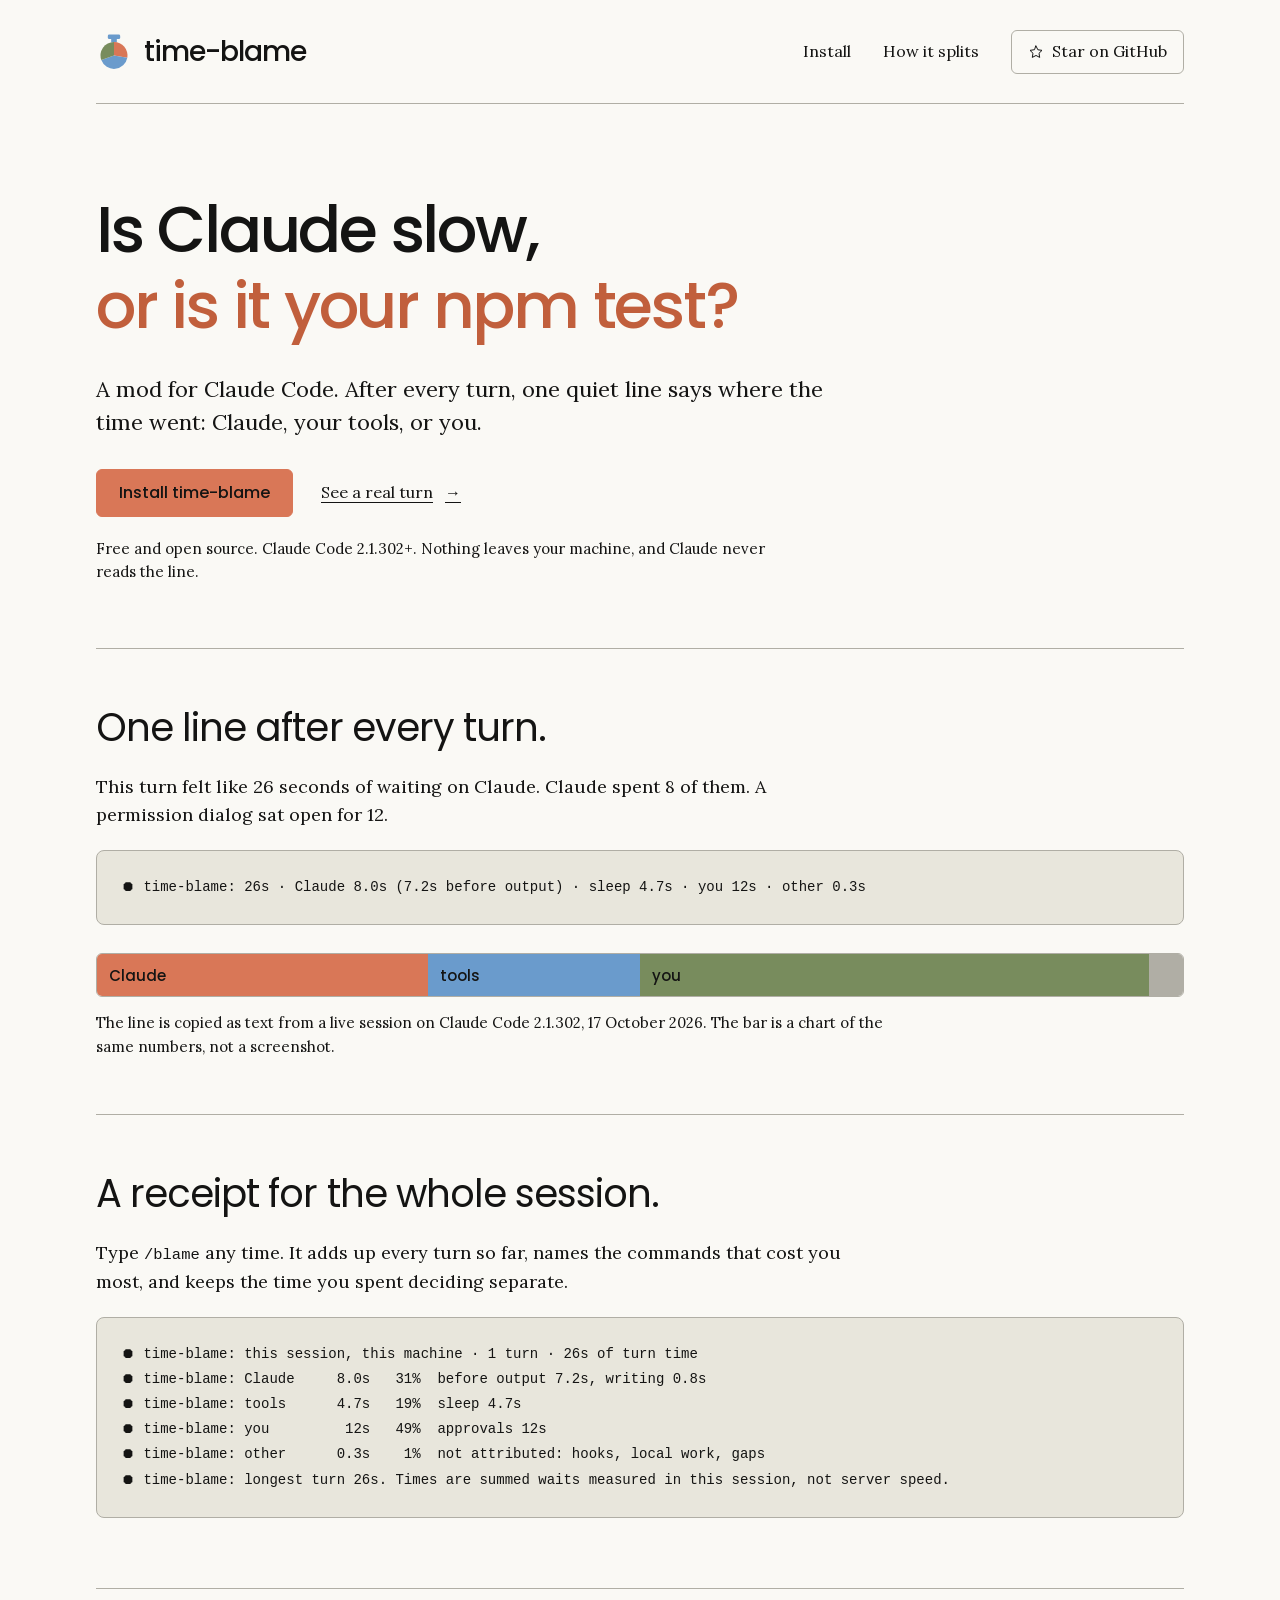
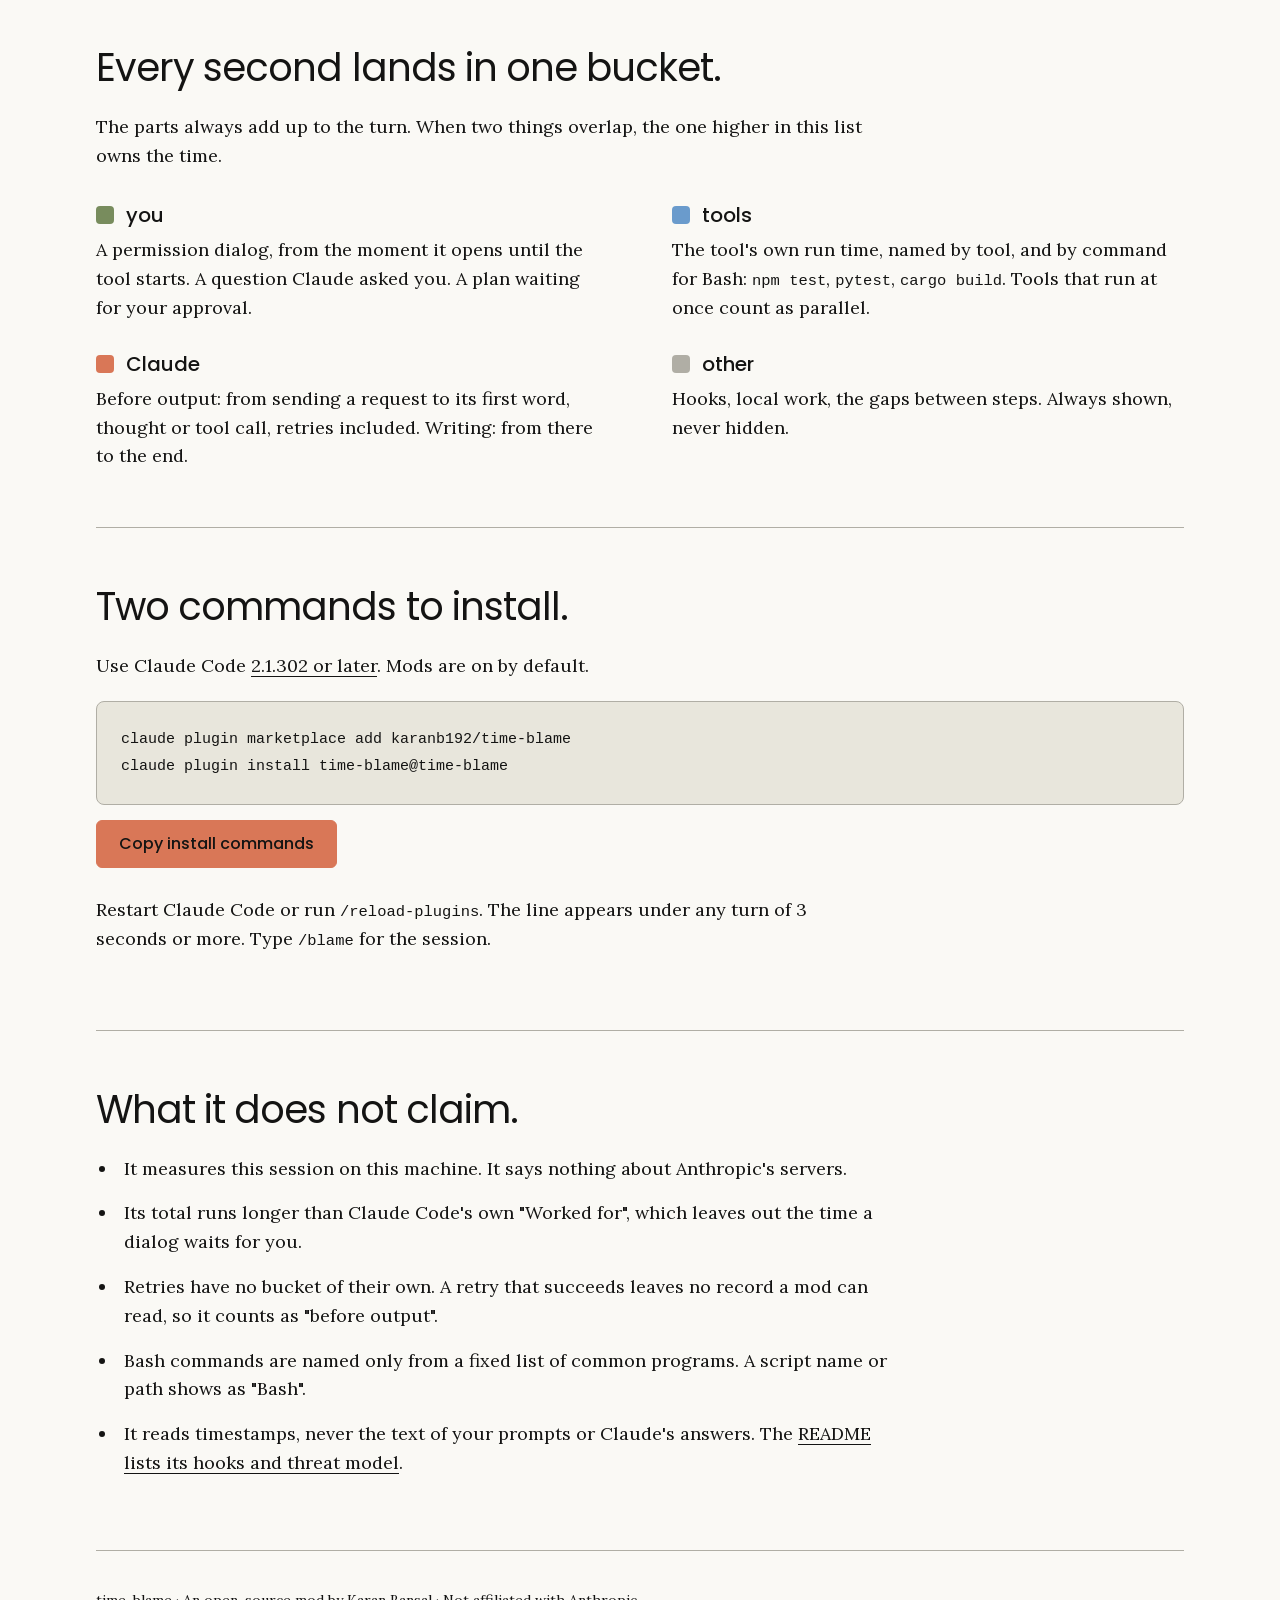
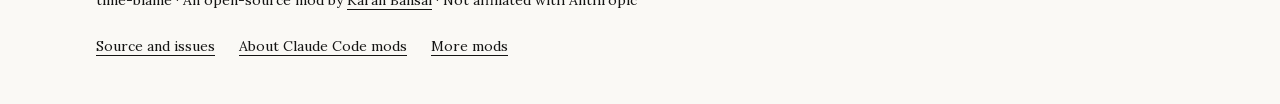
==== site/index.html @ afba044f "Use the split-stopwatch icon: favicon, header mark and social card The icon's three wedges use the b" ====
<!doctype html>
<html lang="en">
<head>
  <meta charset="utf-8">
  <meta name="viewport" content="width=device-width,initial-scale=1">
  <title>time-blame for Claude Code | Is Claude slow, or is it your npm test?</title>
  <meta name="description" content="time-blame is a Claude Code mod that splits every turn's time into Claude, your tools and you, and prints a /blame receipt for the session. Open source, nothing leaves your machine.">
  <meta name="theme-color" content="#faf9f5" media="(prefers-color-scheme: light)">
  <meta name="theme-color" content="#141413" media="(prefers-color-scheme: dark)">
  <link rel="canonical" href="https://timeblame.aidojo.si/">
  <meta property="og:title" content="time-blame for Claude Code">
  <meta property="og:description" content="Is Claude slow, or is it your npm test? One line after every turn says where the time went.">
  <meta property="og:url" content="https://timeblame.aidojo.si/">
  <meta property="og:type" content="website">
  <meta property="og:image" content="https://timeblame.aidojo.si/assets/social-1280x640.png">
  <meta property="og:image:width" content="1280">
  <meta property="og:image:height" content="640">
  <meta property="og:image:alt" content="time-blame for Claude Code. Is Claude slow, or is it your npm test?">
  <meta name="twitter:card" content="summary_large_image">
  <meta name="twitter:image" content="https://timeblame.aidojo.si/assets/social-1280x640.png">
  <meta name="twitter:image:alt" content="time-blame for Claude Code. Is Claude slow, or is it your npm test?">
  <link rel="icon" href="/favicon-32.png" sizes="32x32" type="image/png">
  <link rel="icon" href="/favicon.svg" sizes="any" type="image/svg+xml">
  <link rel="apple-touch-icon" href="/apple-touch-icon.png">
  <link rel="preload" href="fonts/poppins-medium-latin.woff2" as="font" type="font/woff2" crossorigin>
  <link rel="preload" href="fonts/lora-latin.woff2" as="font" type="font/woff2" crossorigin>
  <link rel="stylesheet" href="styles.css">
</head>
<body>
  <a class="skip-link" href="#main">Skip to content</a>
  <div class="page">
    <nav aria-label="Main navigation">
      <a class="wordmark" href="./" aria-label="time-blame home"><img src="favicon.svg" width="36" height="36" alt="">time-blame</a>
      <div class="nav-links"><a href="#install">Install</a><a href="#buckets">How it splits</a><a class="github-link" href="https://github.com/karanb192/time-blame"><svg width="16" height="16" viewBox="0 0 24 24" fill="none" stroke="currentColor" stroke-width="1.5" stroke-linecap="round" stroke-linejoin="round" aria-hidden="true"><path d="m12 3 2.78 5.63L21 9.54l-4.5 4.39 1.06 6.2L12 17.2l-5.56 2.93 1.06-6.2L3 9.54l6.22-.91Z"/></svg>Star on GitHub</a></div>
    </nav>
    <main id="main">
      <header>
        <h1>Is Claude slow,<br><span>or is it your npm test?</span></h1>
        <p class="lead">A mod for Claude Code. After every turn, one quiet line says where the time went: Claude, your tools, or you.</p>
        <div class="actions"><a class="button" href="#install">Install time-blame</a><a class="text-link" href="#line">See a real turn <span aria-hidden="true">&rarr;</span></a></div>
        <p class="fine-print">Free and open source. Claude Code 2.1.302+. Nothing leaves your machine, and Claude never reads the line.</p>
      </header>

      <section aria-labelledby="line">
        <h2 id="line">One line after every turn.</h2>
        <p>This turn felt like 26 seconds of waiting on Claude. Claude spent 8 of them. A permission dialog sat open for 12.</p>
        <pre class="quote line"><code>⏺ time-blame: 26s · Claude 8.0s (7.2s before output) · sleep 4.7s · you 12s · other 0.3s</code></pre>
        <figure class="split" aria-label="Chart of the same turn: Claude 31 percent, tools 19 percent, you 49 percent, other 1 percent">
          <div class="bar" aria-hidden="true">
            <span class="b-claude" style="flex: 31">Claude</span>
            <span class="b-tools" style="flex: 19">tools</span>
            <span class="b-you" style="flex: 49">you</span>
            <span class="b-other" style="flex: 1"></span>
          </div>
          <figcaption>The line is copied as text from a live session on Claude Code 2.1.302, 17 October 2026. The bar is a chart of the same numbers, not a screenshot.</figcaption>
        </figure>
      </section>

      <section aria-labelledby="receipt">
        <h2 id="receipt">A receipt for the whole session.</h2>
        <p>Type <code>/blame</code> any time. It adds up every turn so far, names the commands that cost you most, and keeps the time you spent deciding separate.</p>
        <pre class="quote"><code>⏺ time-blame: this session, this machine · 1 turn · 26s of turn time
⏺ time-blame: Claude     8.0s   31%  before output 7.2s, writing 0.8s
⏺ time-blame: tools      4.7s   19%  sleep 4.7s
⏺ time-blame: you         12s   49%  approvals 12s
⏺ time-blame: other      0.3s    1%  not attributed: hooks, local work, gaps
⏺ time-blame: longest turn 26s. Times are summed waits measured in this session, not server speed.</code></pre>
      </section>

      <section aria-labelledby="buckets">
        <h2 id="buckets">Every second lands in one bucket.</h2>
        <p>The parts always add up to the turn. When two things overlap, the one higher in this list owns the time.</p>
        <dl class="buckets">
          <div><dt><i class="sw b-you"></i>you</dt><dd>A permission dialog, from the moment it opens until the tool starts. A question Claude asked you. A plan waiting for your approval.</dd></div>
          <div><dt><i class="sw b-tools"></i>tools</dt><dd>The tool's own run time, named by tool, and by command for Bash: <code>npm test</code>, <code>pytest</code>, <code>cargo build</code>. Tools that run at once count as parallel.</dd></div>
          <div><dt><i class="sw b-claude"></i>Claude</dt><dd>Before output: from sending a request to its first word, thought or tool call, retries included. Writing: from there to the end.</dd></div>
          <div><dt><i class="sw b-other"></i>other</dt><dd>Hooks, local work, the gaps between steps. Always shown, never hidden.</dd></div>
        </dl>
      </section>

      <section aria-labelledby="install">
        <h2 id="install">Two commands to install.</h2>
        <p>Use Claude Code <a href="https://code.claude.com/docs/en/plugins/mods/overview#turn-mods-on-or-off">2.1.302 or later</a>. Mods are on by default.</p>
        <pre id="commands"><code>claude plugin marketplace add karanb192/time-blame
claude plugin install time-blame@time-blame</code></pre>
        <div class="copy-row"><button type="button" data-copy="commands">Copy install commands</button><span id="copy-status" role="status" class="fine-print"></span></div>
        <p>Restart Claude Code or run <code>/reload-plugins</code>. The line appears under any turn of 3 seconds or more. Type <code>/blame</code> for the session.</p>
      </section>

      <section id="limits">
        <h2>What it does not claim.</h2>
        <ul>
          <li>It measures this session on this machine. It says nothing about Anthropic's servers.</li>
          <li>Its total runs longer than Claude Code's own "Worked for", which leaves out the time a dialog waits for you.</li>
          <li>Retries have no bucket of their own. A retry that succeeds leaves no record a mod can read, so it counts as "before output".</li>
          <li>Bash commands are named only from a fixed list of common programs. A script name or path shows as "Bash".</li>
          <li>It reads timestamps, never the text of your prompts or Claude's answers. The <a href="https://github.com/karanb192/time-blame#what-it-can-reach">README lists its hooks and threat model</a>.</li>
        </ul>
      </section>
    </main>
    <footer><p>time-blame · An open-source mod by <a href="https://github.com/karanb192">Karan Bansal</a> · Not affiliated with Anthropic</p><div><a href="https://github.com/karanb192/time-blame">Source and issues</a><a href="https://code.claude.com/docs/en/plugins/mods/overview">About Claude Code mods</a><a href="https://mods.aidojo.si/">More mods</a></div></footer>
  </div>
  <script>
    document.addEventListener('click', async (event) => {
      const button = event.target.closest('[data-copy]');
      if (!button) return;
      const status = document.getElementById('copy-status');
      button.disabled = true;
      try {
        await navigator.clipboard.writeText(document.getElementById(button.dataset.copy).textContent.trim());
        status.textContent = 'Copied. Paste into your terminal.';
      } catch {
        status.textContent = 'Could not copy. Select and copy the commands above.';
      } finally {
        button.disabled = false;
      }
    });
  </script>
</body>
</html>
---- site/styles.css ----
@font-face {
  font-family: "Poppins";
  src: url("fonts/poppins-regular-latin.woff2") format("woff2");
  font-style: normal;
  font-weight: 400;
  font-display: swap;
}

@font-face {
  font-family: "Poppins";
  src: url("fonts/poppins-medium-latin.woff2") format("woff2");
  font-style: normal;
  font-weight: 500;
  font-display: swap;
}

@font-face {
  font-family: "Lora";
  src: url("fonts/lora-latin.woff2") format("woff2");
  font-style: normal;
  font-weight: 400 700;
  font-display: swap;
}

:root {
  color-scheme: light dark;
  --paper: #faf9f5;
  --ink: #141413;
  --muted: #141413;
  --line: #b0aea5;
  --well: #e8e6dc;
  --accent: #d97757;
  --title-accent: #c15f3c;
  --claude: #d97757;
  --tools: #6a9bcc;
  --you: #788c5d;
  --other: #b0aea5;
  --on-bucket: #141413;
  --body: "Lora", Georgia, serif;
  --heading: "Poppins", Arial, sans-serif;
  scrollbar-color: var(--muted) var(--paper);
}

* { box-sizing: border-box; }
html { scroll-behavior: smooth; }
body { margin: 0; background: var(--paper); color: var(--ink); font: 18px/1.6 var(--body); }
::selection { background: var(--accent); color: #141413; }
:focus-visible { outline: 2px solid var(--ink); outline-offset: 5px; }
a { color: inherit; text-underline-offset: 4px; text-decoration-thickness: 1px; }
a:hover { text-decoration-color: var(--accent); text-decoration-thickness: 2px; }
.page { max-width: 1168px; margin: auto; padding: 0 40px; }
.skip-link { position: absolute; left: 24px; top: -80px; background: var(--ink); color: var(--paper); padding: 12px; z-index: 1; }
.skip-link:focus { top: 12px; }
.skip-link:hover { color: var(--paper); }
nav { display: flex; justify-content: space-between; align-items: center; gap: 24px; min-height: 104px; border-bottom: 1px solid var(--line); }
.wordmark { display: inline-flex; align-items: center; gap: 12px; font: 500 28px/1.2 var(--heading); letter-spacing: -.035em; text-decoration: none; white-space: nowrap; }
.wordmark img { width: 36px; height: 36px; flex-shrink: 0; border: 0; border-radius: 0; }
.nav-links { display: flex; gap: 32px; font-size: 16px; }
.nav-links a { display: flex; align-items: center; min-height: 44px; text-decoration: none; }
.nav-links a:hover { text-decoration: underline; text-decoration-color: var(--accent); }
.github-link { gap: 8px; white-space: nowrap; border: 1px solid var(--line); border-radius: 6px; padding: 8px 16px; }
.nav-links .github-link:hover { background: var(--well); border-color: var(--ink); text-decoration: none; }
.github-link svg { flex-shrink: 0; }
header { padding: 88px 0 64px; }
h1, h2 { font-family: var(--heading); font-weight: 400; text-wrap: balance; }
h1 { font-size: clamp(44px, 5vw, 68px); font-weight: 500; line-height: 1.18; letter-spacing: -.035em; margin: 0 0 30px; }
h1 span { color: var(--title-accent); }
h2 { font-size: clamp(30px, 3vw, 40px); line-height: 1.2; letter-spacing: -.025em; margin: 0 0 22px; }
h2[id] { scroll-margin-top: 28px; }
p { max-width: 70ch; margin: 0 0 20px; }
.lead { max-width: 58ch; font-size: 22px; line-height: 1.5; color: var(--muted); }
.actions { display: flex; gap: 28px; align-items: center; flex-wrap: wrap; margin: 30px 0 20px; }
.button, button { display: inline-flex; align-items: center; justify-content: center; min-height: 48px; padding: 10px 22px; border: 1px solid var(--accent); border-radius: 6px; background: var(--accent); color: #141413; text-decoration: none; font: 500 16px/1.5 var(--heading); cursor: pointer; }
.button:hover, button:hover { background: var(--well); border-color: var(--ink); color: var(--ink); }
button:disabled { opacity: .65; cursor: wait; }
.text-link { display: inline-flex; align-items: center; gap: 12px; min-height: 48px; font-size: 16px; }
.fine-print, figcaption { color: var(--muted); font-size: 15px; line-height: 1.55; }
header .fine-print { max-width: 76ch; margin-bottom: 0; }
section { padding: 56px 0; border-top: 1px solid var(--line); scroll-margin-top: 28px; }
.grid { display: grid; grid-template-columns: 1fr 1fr; gap: 64px; }
.grid p:last-child { margin-bottom: 0; }
figure { margin: 28px 0 0; }
img { display: block; width: 100%; height: auto; border: 1px solid var(--line); border-radius: 8px; }
figcaption { max-width: 90ch; margin-top: 14px; }
details { margin-top: 24px; }
summary { width: fit-content; padding: 10px 0; cursor: pointer; text-decoration: underline; text-underline-offset: 4px; }
summary:hover { text-decoration-color: var(--accent); text-decoration-thickness: 2px; }
pre { background: var(--well); padding: 24px; border: 1px solid var(--line); border-radius: 8px; white-space: pre-wrap; overflow-wrap: anywhere; font: 15px/1.8 ui-monospace, monospace; }
code { font-family: ui-monospace, monospace; font-size: .86em; overflow-wrap: anywhere; }
pre code { font-size: inherit; }
.copy-row { display: flex; align-items: center; gap: 16px; flex-wrap: wrap; margin-bottom: 28px; }
ul { padding-left: 22px; max-width: 72ch; margin-bottom: 0; }
li { padding-left: 6px; margin: 16px 0; }
footer { border-top: 1px solid var(--line); padding: 32px 0 40px; color: var(--muted); font-size: 14px; }
footer p { margin-bottom: 12px; }
footer div { display: flex; flex-wrap: wrap; gap: 24px; }
footer a { display: inline-block; padding-block: 6px; }

pre.quote { white-space: pre; overflow-x: auto; overflow-wrap: normal; font-size: 14px; }
pre.quote.line { white-space: pre-wrap; overflow-wrap: anywhere; }
.split { margin-top: 28px; }
.bar { display: flex; height: 44px; border-radius: 6px; overflow: hidden; border: 1px solid var(--line); }
.bar span { display: flex; align-items: center; padding-inline: 12px; min-width: 0; overflow: hidden; white-space: nowrap; color: var(--on-bucket); font: 500 15px/1 var(--heading); }
.b-claude { background: var(--claude); }
.b-tools { background: var(--tools); }
.b-you { background: var(--you); }
.b-other { background: var(--other); }
.buckets { display: grid; grid-template-columns: 1fr 1fr; gap: 28px 64px; margin: 32px 0 0; }
.buckets dt { display: flex; align-items: center; gap: 12px; font: 500 20px/1.3 var(--heading); margin-bottom: 8px; }
.buckets dd { margin: 0; }
.sw { display: inline-block; width: 18px; height: 18px; border-radius: 4px; flex-shrink: 0; }

@media (max-width: 700px) {
  .page { padding-inline: 24px; }
  .buckets { grid-template-columns: 1fr; }
  .bar span { padding-inline: 6px; font-size: 13px; }
  pre.quote { font-size: 12px; }
  nav { min-height: 88px; gap: 16px; }
  .wordmark { font-size: 26px; }
  .nav-links { gap: 18px; font-size: 14px; }
  header { padding: 56px 0 44px; }
  h1 { font-size: clamp(42px, 7.5vw, 56px); }
  .lead { font-size: 20px; }
  .actions { gap: 12px 24px; }
  .grid { grid-template-columns: 1fr; gap: 40px; }
  section { padding-block: 40px; }
  pre { padding: 18px; font-size: 13px; }
}

@media (max-width: 700px) {
  .page { padding-inline: 18px; }
  nav { flex-wrap: wrap; gap: 0; padding-block: 18px 10px; }
  .nav-links { width: 100%; justify-content: space-between; gap: 12px; font-size: 13px; }
  .nav-links a { white-space: nowrap; }
  .github-link { padding-inline: 10px; }
}

@media (prefers-reduced-motion: reduce) {
  html { scroll-behavior: auto; }
}

:root[data-theme="light"] { color-scheme: light; }

@media (prefers-color-scheme: dark) {
  :root:not([data-theme="light"]) {
    --paper: #141413;
    --ink: #faf9f5;
    --muted: #b0aea5;
    --line: #b0aea5;
    --well: #141413;
    --title-accent: #d97757;
  }
}
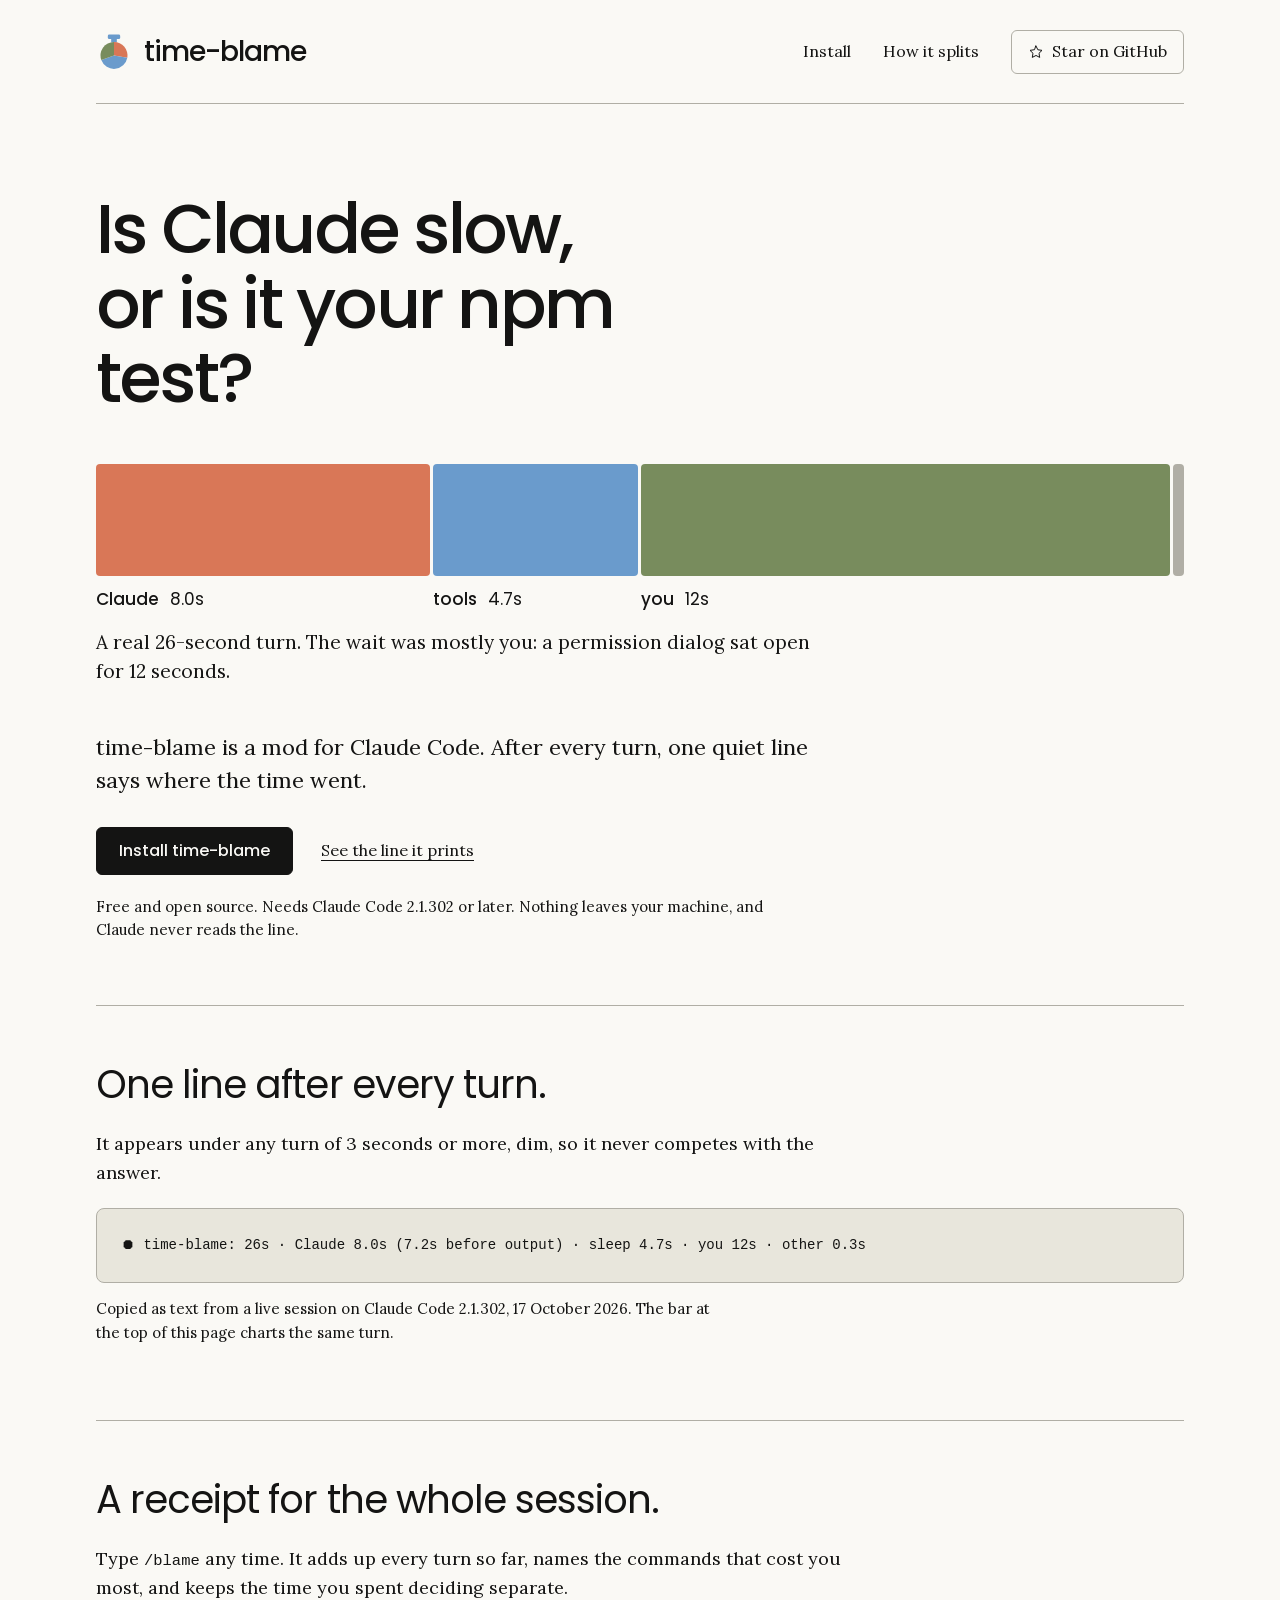
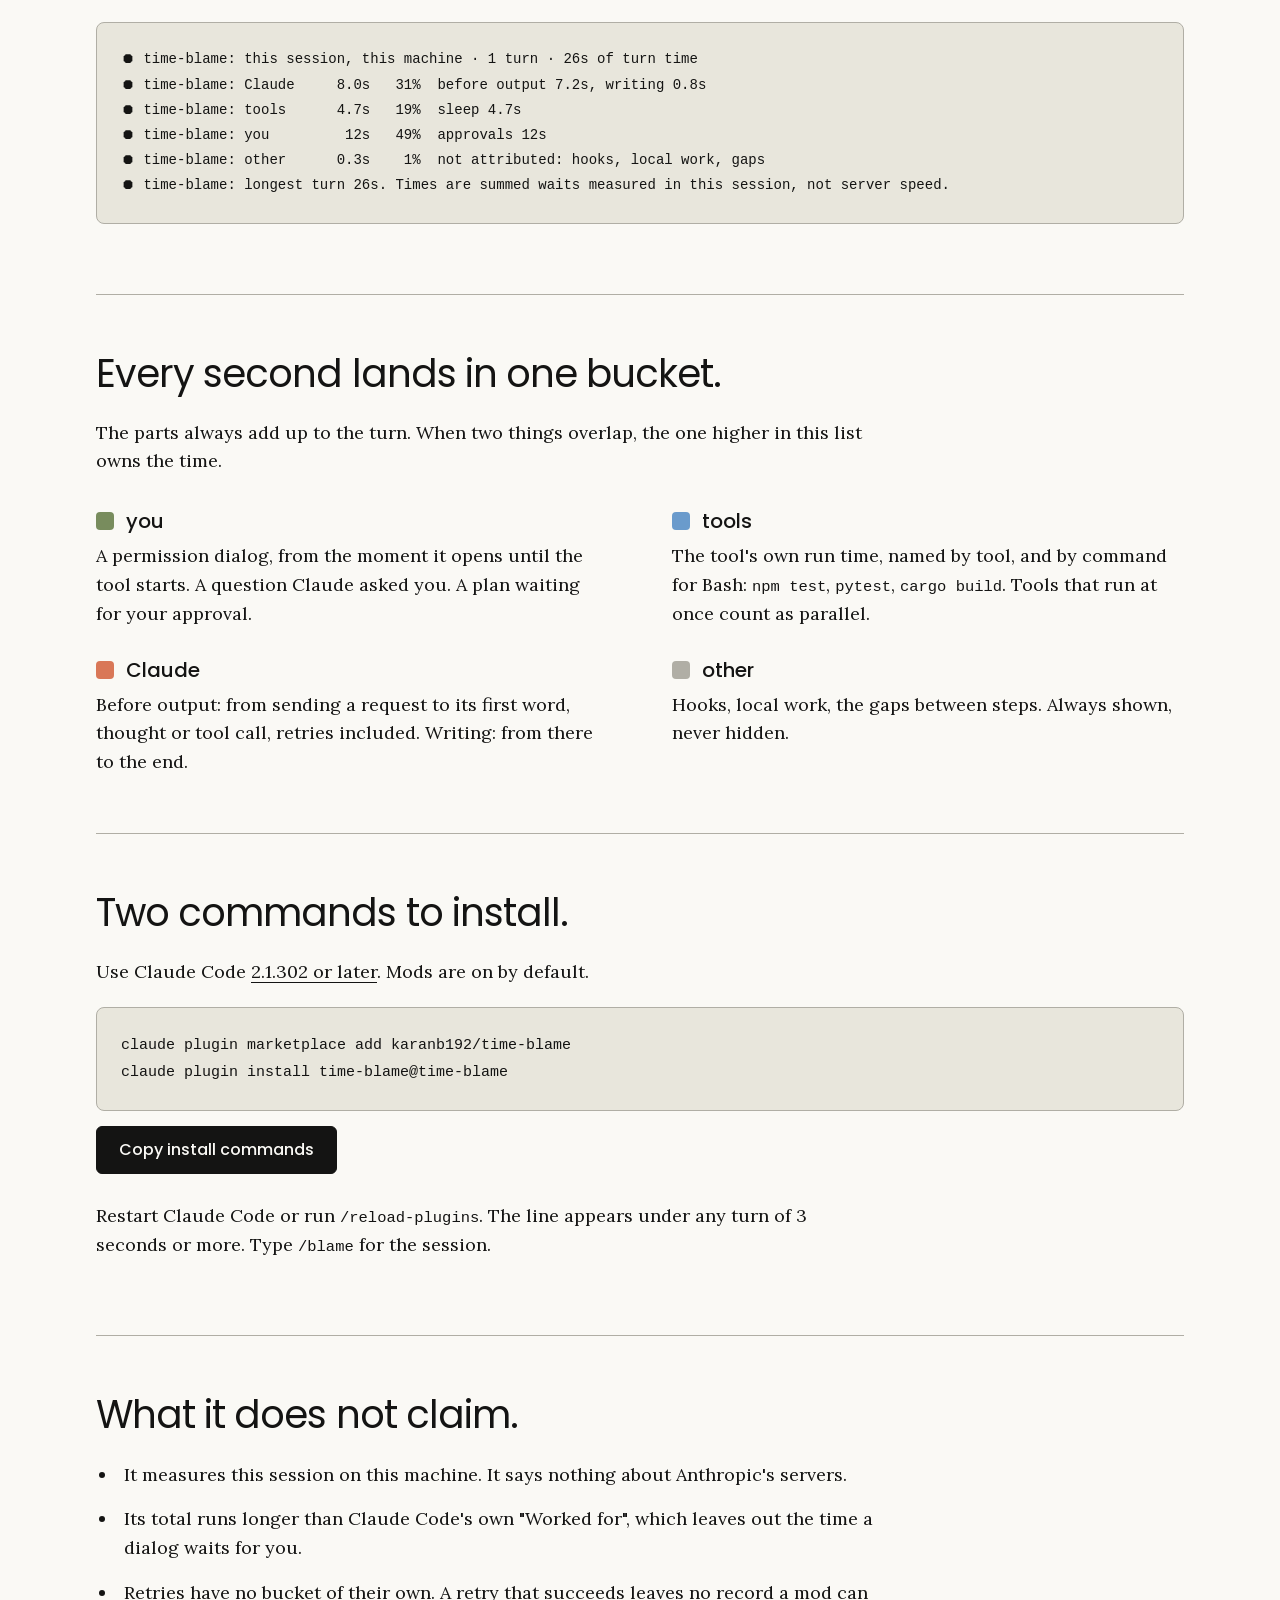
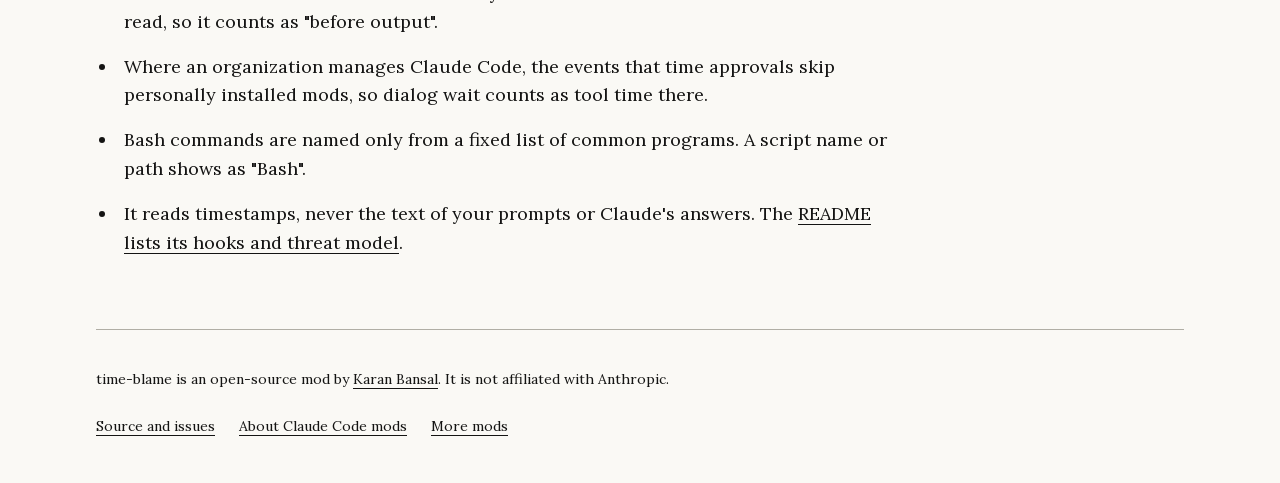
==== commit 70f99e86: "Lead with the real turn: hero bar, colour only for buckets, review fixes The hero is now the 26-seco" ====
--- a/site/index.html
+++ b/site/index.html
@@ -35,25 +35,32 @@
     </nav>
     <main id="main">
       <header>
-        <h1>Is Claude slow,<br><span>or is it your npm test?</span></h1>
-        <p class="lead">A mod for Claude Code. After every turn, one quiet line says where the time went: Claude, your tools, or you.</p>
-        <div class="actions"><a class="button" href="#install">Install time-blame</a><a class="text-link" href="#line">See a real turn <span aria-hidden="true">&rarr;</span></a></div>
-        <p class="fine-print">Free and open source. Claude Code 2.1.302+. Nothing leaves your machine, and Claude never reads the line.</p>
+        <h1>Is Claude slow,<br> or is it your npm test?</h1>
+        <figure class="turn" aria-label="A real 26 second turn: Claude 8.0 seconds, tools 4.7 seconds, you 12 seconds, other 0.3 seconds">
+          <div class="turn-bar" aria-hidden="true">
+            <div class="seg b-claude" style="--w: 31; --i: 0"></div>
+            <div class="seg b-tools" style="--w: 19; --i: 1"></div>
+            <div class="seg b-you" style="--w: 49; --i: 2"></div>
+            <div class="seg b-other" style="--w: 1; --i: 3"></div>
+          </div>
+          <div class="turn-key" aria-hidden="true">
+            <span style="--w: 31"><b>Claude</b> 8.0s</span>
+            <span style="--w: 19"><b>tools</b> 4.7s</span>
+            <span style="--w: 49"><b>you</b> 12s</span>
+            <span style="--w: 1"></span>
+          </div>
+          <figcaption>A real 26-second turn. The wait was mostly you: a permission dialog sat open for 12 seconds.</figcaption>
+        </figure>
+        <p class="lead">time-blame is a mod for Claude Code. After every turn, one quiet line says where the time went.</p>
+        <div class="actions"><a class="button" href="#install">Install time-blame</a><a class="text-link" href="#line">See the line it prints</a></div>
+        <p class="fine-print">Free and open source. Needs Claude Code 2.1.302 or later. Nothing leaves your machine, and Claude never reads the line.</p>
       </header>
 
       <section aria-labelledby="line">
         <h2 id="line">One line after every turn.</h2>
-        <p>This turn felt like 26 seconds of waiting on Claude. Claude spent 8 of them. A permission dialog sat open for 12.</p>
+        <p>It appears under any turn of 3 seconds or more, dim, so it never competes with the answer.</p>
         <pre class="quote line"><code>⏺ time-blame: 26s · Claude 8.0s (7.2s before output) · sleep 4.7s · you 12s · other 0.3s</code></pre>
-        <figure class="split" aria-label="Chart of the same turn: Claude 31 percent, tools 19 percent, you 49 percent, other 1 percent">
-          <div class="bar" aria-hidden="true">
-            <span class="b-claude" style="flex: 31">Claude</span>
-            <span class="b-tools" style="flex: 19">tools</span>
-            <span class="b-you" style="flex: 49">you</span>
-            <span class="b-other" style="flex: 1"></span>
-          </div>
-          <figcaption>The line is copied as text from a live session on Claude Code 2.1.302, 17 October 2026. The bar is a chart of the same numbers, not a screenshot.</figcaption>
-        </figure>
+        <p class="fine-print">Copied as text from a live session on Claude Code 2.1.302, 17 October 2026. The bar at the top of this page charts the same turn.</p>
       </section>
 
       <section aria-labelledby="receipt">
@@ -93,12 +100,13 @@
           <li>It measures this session on this machine. It says nothing about Anthropic's servers.</li>
           <li>Its total runs longer than Claude Code's own "Worked for", which leaves out the time a dialog waits for you.</li>
           <li>Retries have no bucket of their own. A retry that succeeds leaves no record a mod can read, so it counts as "before output".</li>
+          <li>Where an organization manages Claude Code, the events that time approvals skip personally installed mods, so dialog wait counts as tool time there.</li>
           <li>Bash commands are named only from a fixed list of common programs. A script name or path shows as "Bash".</li>
           <li>It reads timestamps, never the text of your prompts or Claude's answers. The <a href="https://github.com/karanb192/time-blame#what-it-can-reach">README lists its hooks and threat model</a>.</li>
         </ul>
       </section>
     </main>
-    <footer><p>time-blame · An open-source mod by <a href="https://github.com/karanb192">Karan Bansal</a> · Not affiliated with Anthropic</p><div><a href="https://github.com/karanb192/time-blame">Source and issues</a><a href="https://code.claude.com/docs/en/plugins/mods/overview">About Claude Code mods</a><a href="https://mods.aidojo.si/">More mods</a></div></footer>
+    <footer><p>time-blame is an open-source mod by <a href="https://github.com/karanb192">Karan Bansal</a>. It is not affiliated with Anthropic.</p><div><a href="https://github.com/karanb192/time-blame">Source and issues</a><a href="https://code.claude.com/docs/en/plugins/mods/overview">About Claude Code mods</a><a href="https://mods.aidojo.si/">More mods</a></div></footer>
   </div>
   <script>
     document.addEventListener('click', async (event) => {
--- a/site/styles.css
+++ b/site/styles.css
@@ -44,7 +44,7 @@
 * { box-sizing: border-box; }
 html { scroll-behavior: smooth; }
 body { margin: 0; background: var(--paper); color: var(--ink); font: 18px/1.6 var(--body); }
-::selection { background: var(--accent); color: #141413; }
+::selection { background: var(--tools); color: #141413; }
 :focus-visible { outline: 2px solid var(--ink); outline-offset: 5px; }
 a { color: inherit; text-underline-offset: 4px; text-decoration-thickness: 1px; }
 a:hover { text-decoration-color: var(--accent); text-decoration-thickness: 2px; }
@@ -63,14 +63,13 @@
 .github-link svg { flex-shrink: 0; }
 header { padding: 88px 0 64px; }
 h1, h2 { font-family: var(--heading); font-weight: 400; text-wrap: balance; }
-h1 { font-size: clamp(44px, 5vw, 68px); font-weight: 500; line-height: 1.18; letter-spacing: -.035em; margin: 0 0 30px; }
-h1 span { color: var(--title-accent); }
+h1 { max-width: 15ch; font-size: clamp(44px, 5.4vw, 76px); font-weight: 500; line-height: 1.08; letter-spacing: -.04em; margin: 0 0 48px; }
 h2 { font-size: clamp(30px, 3vw, 40px); line-height: 1.2; letter-spacing: -.025em; margin: 0 0 22px; }
 h2[id] { scroll-margin-top: 28px; }
 p { max-width: 70ch; margin: 0 0 20px; }
 .lead { max-width: 58ch; font-size: 22px; line-height: 1.5; color: var(--muted); }
 .actions { display: flex; gap: 28px; align-items: center; flex-wrap: wrap; margin: 30px 0 20px; }
-.button, button { display: inline-flex; align-items: center; justify-content: center; min-height: 48px; padding: 10px 22px; border: 1px solid var(--accent); border-radius: 6px; background: var(--accent); color: #141413; text-decoration: none; font: 500 16px/1.5 var(--heading); cursor: pointer; }
+.button, button { display: inline-flex; align-items: center; justify-content: center; min-height: 48px; padding: 10px 22px; border: 1px solid var(--ink); border-radius: 6px; background: var(--ink); color: var(--paper); text-decoration: none; font: 500 16px/1.5 var(--heading); cursor: pointer; }
 .button:hover, button:hover { background: var(--well); border-color: var(--ink); color: var(--ink); }
 button:disabled { opacity: .65; cursor: wait; }
 .text-link { display: inline-flex; align-items: center; gap: 12px; min-height: 48px; font-size: 16px; }
@@ -96,11 +95,18 @@
 footer div { display: flex; flex-wrap: wrap; gap: 24px; }
 footer a { display: inline-block; padding-block: 6px; }
 
+.turn { margin: 0 0 44px; }
+.turn-bar, .turn-key { display: grid; grid-template-columns: 31fr 19fr 49fr 1fr; gap: 3px; }
+.turn-bar { height: clamp(72px, 9vw, 112px); }
+.seg { border-radius: 4px; transform-origin: left center; animation: grow .55s cubic-bezier(.2, .7, .2, 1) both; animation-delay: calc(var(--i) * .5s + .2s); }
+@keyframes grow { from { transform: scaleX(0); } }
+.turn-key { margin-top: 12px; font: 400 17px/1.3 var(--heading); }
+.turn-key span { white-space: nowrap; overflow: visible; }
+.turn-key b { font-weight: 500; margin-right: 6px; }
+.turn figcaption { margin-top: 18px; font-size: 19px; color: var(--ink); max-width: 60ch; }
 pre.quote { white-space: pre; overflow-x: auto; overflow-wrap: normal; font-size: 14px; }
 pre.quote.line { white-space: pre-wrap; overflow-wrap: anywhere; }
 .split { margin-top: 28px; }
-.bar { display: flex; height: 44px; border-radius: 6px; overflow: hidden; border: 1px solid var(--line); }
-.bar span { display: flex; align-items: center; padding-inline: 12px; min-width: 0; overflow: hidden; white-space: nowrap; color: var(--on-bucket); font: 500 15px/1 var(--heading); }
 .b-claude { background: var(--claude); }
 .b-tools { background: var(--tools); }
 .b-you { background: var(--you); }
@@ -113,7 +119,8 @@
 @media (max-width: 700px) {
   .page { padding-inline: 24px; }
   .buckets { grid-template-columns: 1fr; }
-  .bar span { padding-inline: 6px; font-size: 13px; }
+  .turn-key { grid-template-columns: 1fr 1fr 1fr; font-size: 15px; }
+  .turn-key span:last-child { display: none; }
   pre.quote { font-size: 12px; }
   nav { min-height: 88px; gap: 16px; }
   .wordmark { font-size: 26px; }
@@ -137,6 +144,7 @@
 
 @media (prefers-reduced-motion: reduce) {
   html { scroll-behavior: auto; }
+  .seg { animation: none; }
 }
 
 :root[data-theme="light"] { color-scheme: light; }
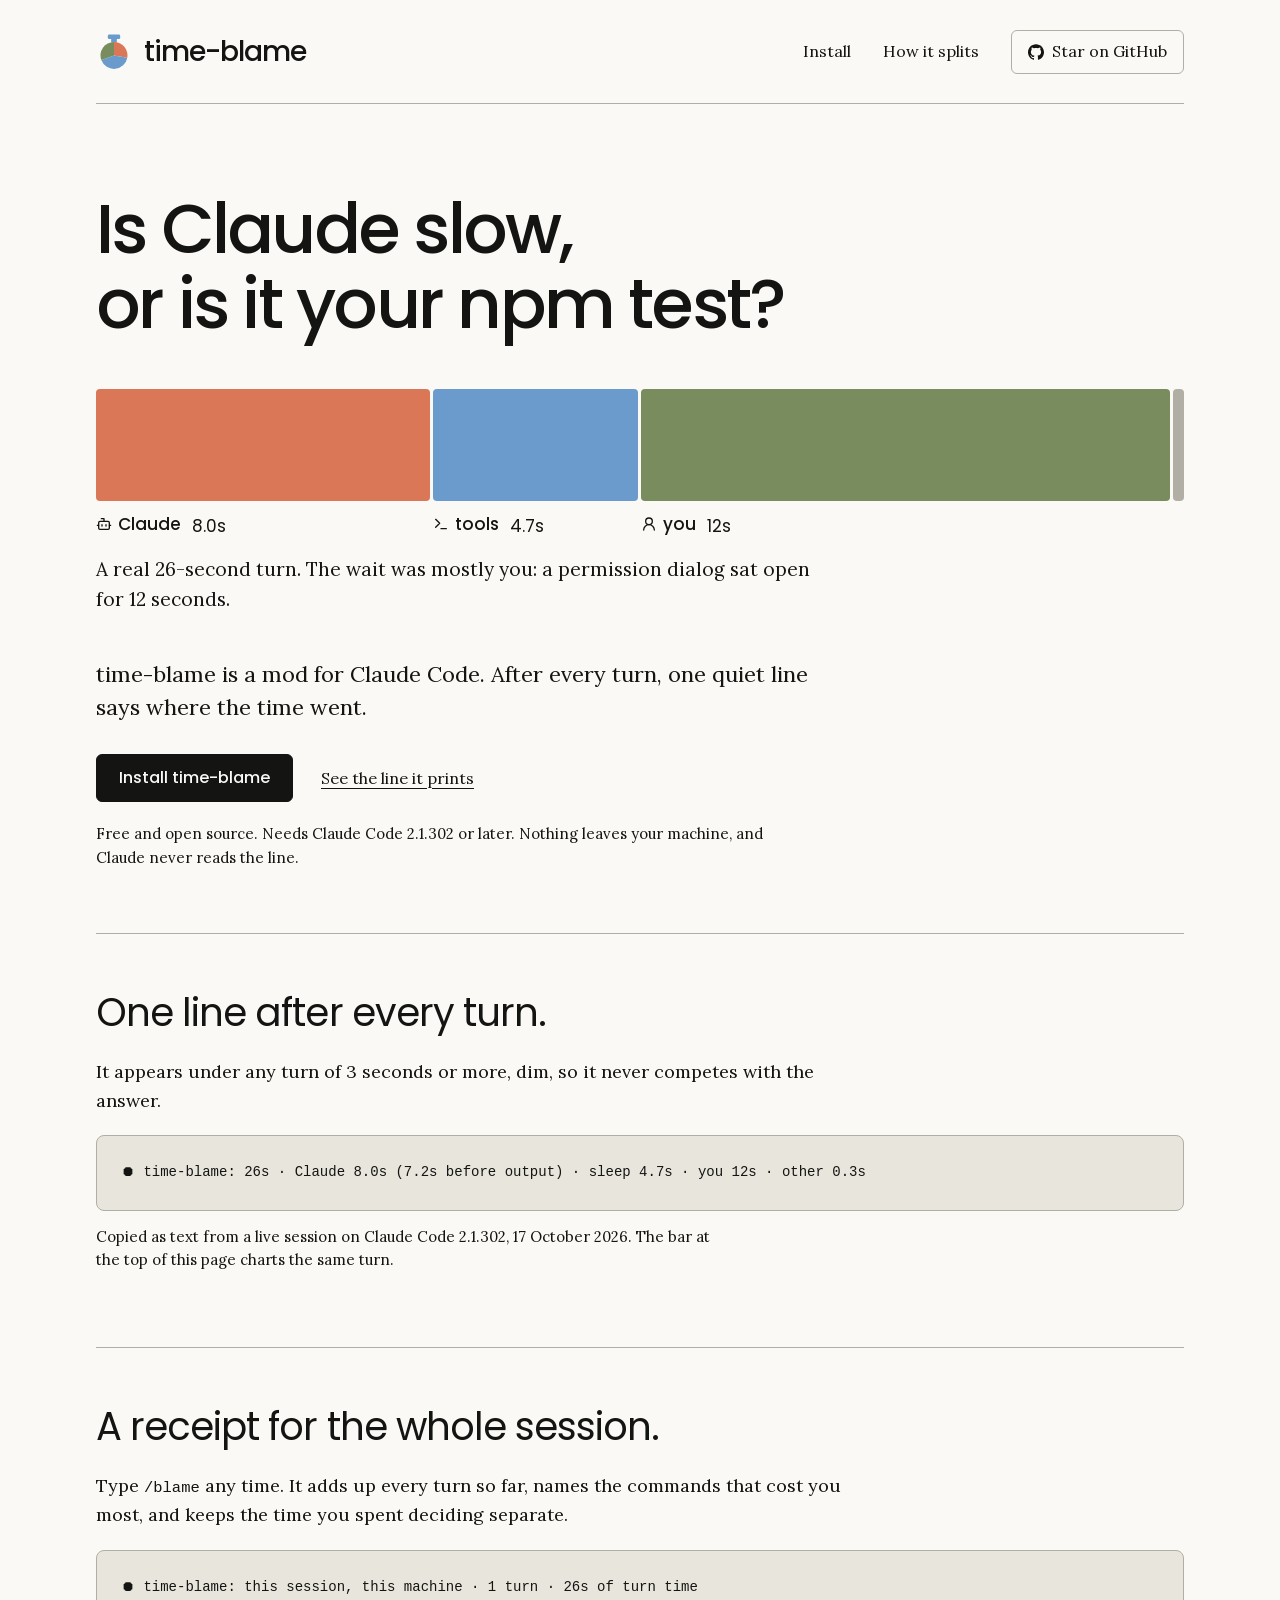
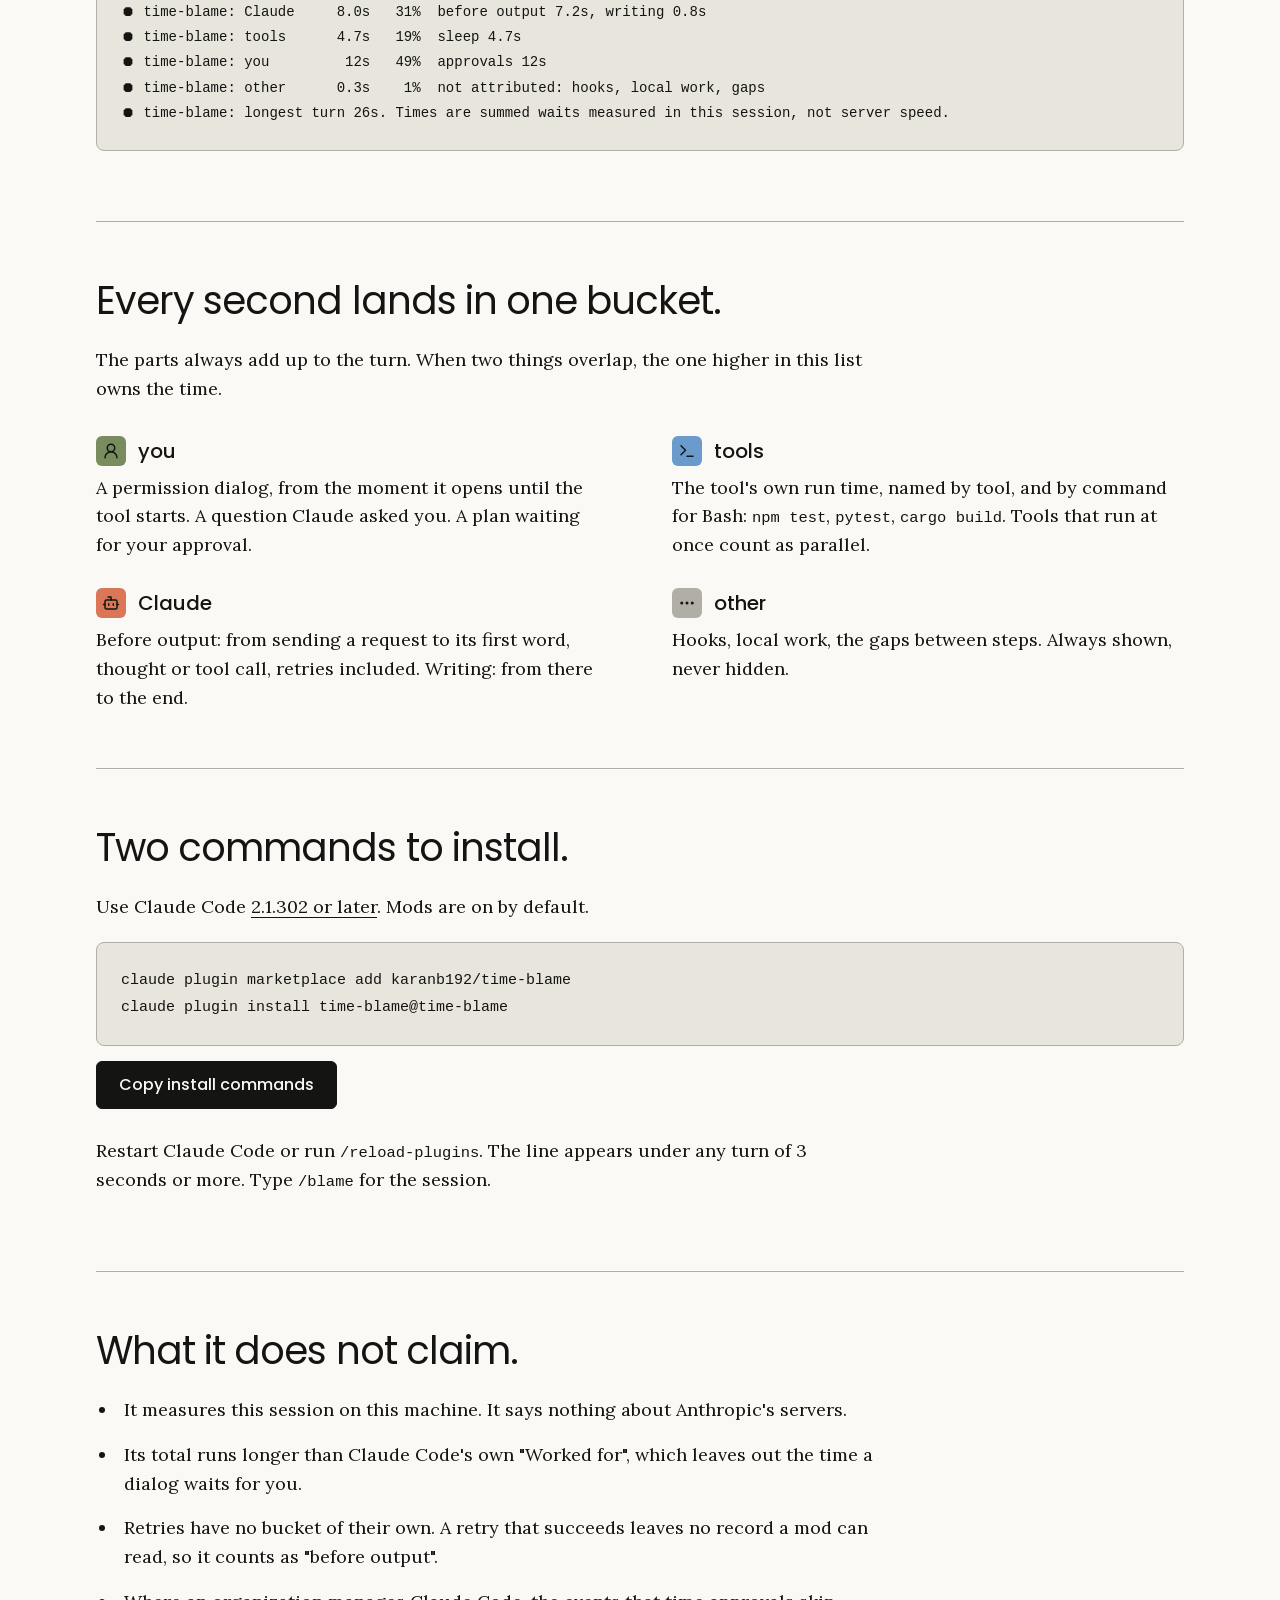
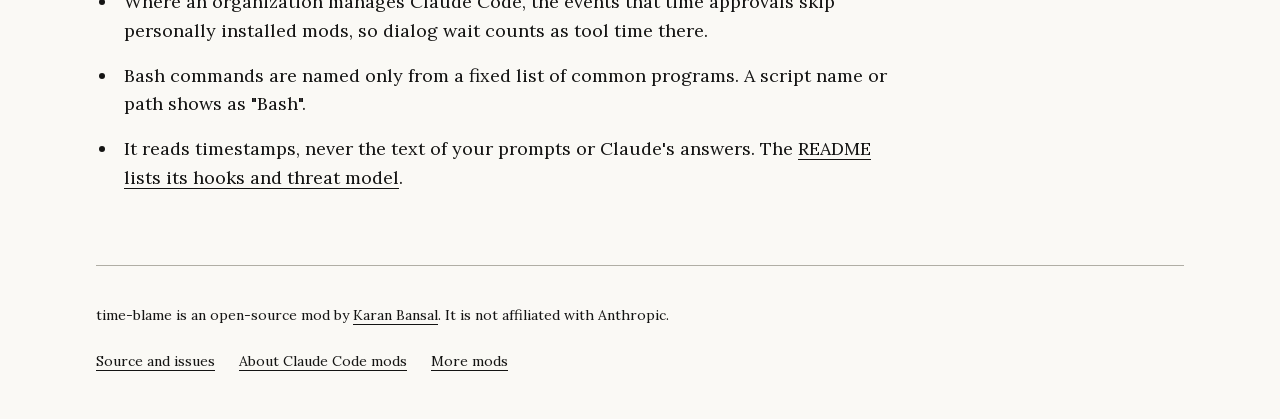
==== commit cf0f4678: "Give each bucket an icon so the colours are never the only cue Lucide outline icons for you, tools, " ====
--- a/site/index.html
+++ b/site/index.html
@@ -31,7 +31,7 @@
   <div class="page">
     <nav aria-label="Main navigation">
       <a class="wordmark" href="./" aria-label="time-blame home"><img src="favicon.svg" width="36" height="36" alt="">time-blame</a>
-      <div class="nav-links"><a href="#install">Install</a><a href="#buckets">How it splits</a><a class="github-link" href="https://github.com/karanb192/time-blame"><svg width="16" height="16" viewBox="0 0 24 24" fill="none" stroke="currentColor" stroke-width="1.5" stroke-linecap="round" stroke-linejoin="round" aria-hidden="true"><path d="m12 3 2.78 5.63L21 9.54l-4.5 4.39 1.06 6.2L12 17.2l-5.56 2.93 1.06-6.2L3 9.54l6.22-.91Z"/></svg>Star on GitHub</a></div>
+      <div class="nav-links"><a href="#install">Install</a><a href="#buckets">How it splits</a><a class="github-link" href="https://github.com/karanb192/time-blame"><svg aria-hidden="true" focusable="false" xmlns="http://www.w3.org/2000/svg" width="16" height="16" viewBox="0 0 24 24"><path fill="currentColor" d="M12 .297c-6.63 0-12 5.373-12 12c0 5.303 3.438 9.8 8.205 11.385c.6.113.82-.258.82-.577c0-.285-.01-1.04-.015-2.04c-3.338.724-4.042-1.61-4.042-1.61C4.422 18.07 3.633 17.7 3.633 17.7c-1.087-.744.084-.729.084-.729c1.205.084 1.838 1.236 1.838 1.236c1.07 1.835 2.809 1.305 3.495.998c.108-.776.417-1.305.76-1.605c-2.665-.3-5.466-1.332-5.466-5.93c0-1.31.465-2.38 1.235-3.22c-.135-.303-.54-1.523.105-3.176c0 0 1.005-.322 3.3 1.23c.96-.267 1.98-.399 3-.405c1.02.006 2.04.138 3 .405c2.28-1.552 3.285-1.23 3.285-1.23c.645 1.653.24 2.873.12 3.176c.765.84 1.23 1.91 1.23 3.22c0 4.61-2.805 5.625-5.475 5.92c.42.36.81 1.096.81 2.22c0 1.606-.015 2.896-.015 3.286c0 .315.21.69.825.57C20.565 22.092 24 17.592 24 12.297c0-6.627-5.373-12-12-12"/></svg>Star on GitHub</a></div>
     </nav>
     <main id="main">
       <header>
@@ -44,9 +44,9 @@
             <div class="seg b-other" style="--w: 1; --i: 3"></div>
           </div>
           <div class="turn-key" aria-hidden="true">
-            <span style="--w: 31"><b>Claude</b> 8.0s</span>
-            <span style="--w: 19"><b>tools</b> 4.7s</span>
-            <span style="--w: 49"><b>you</b> 12s</span>
+            <span style="--w: 31"><b><svg aria-hidden="true" focusable="false" xmlns="http://www.w3.org/2000/svg" viewBox="0 0 24 24"><g fill="none" stroke="currentColor" stroke-linecap="round" stroke-linejoin="round" stroke-width="2"><path d="M12 8V4H8"/><rect width="16" height="12" x="4" y="8" rx="2"/><path d="M2 14h2m16 0h2m-7-1v2m-6-2v2"/></g></svg>Claude</b> 8.0s</span>
+            <span style="--w: 19"><b><svg aria-hidden="true" focusable="false" xmlns="http://www.w3.org/2000/svg" viewBox="0 0 24 24"><path fill="none" stroke="currentColor" stroke-linecap="round" stroke-linejoin="round" stroke-width="2" d="M12 19h8M4 17l6-6l-6-6"/></svg>tools</b> 4.7s</span>
+            <span style="--w: 49"><b><svg aria-hidden="true" focusable="false" xmlns="http://www.w3.org/2000/svg" viewBox="0 0 24 24"><g fill="none" stroke="currentColor" stroke-linecap="round" stroke-linejoin="round" stroke-width="2"><circle cx="12" cy="8" r="5"/><path d="M20 21a8 8 0 0 0-16 0"/></g></svg>you</b> 12s</span>
             <span style="--w: 1"></span>
           </div>
           <figcaption>A real 26-second turn. The wait was mostly you: a permission dialog sat open for 12 seconds.</figcaption>
@@ -78,10 +78,10 @@
         <h2 id="buckets">Every second lands in one bucket.</h2>
         <p>The parts always add up to the turn. When two things overlap, the one higher in this list owns the time.</p>
         <dl class="buckets">
-          <div><dt><i class="sw b-you"></i>you</dt><dd>A permission dialog, from the moment it opens until the tool starts. A question Claude asked you. A plan waiting for your approval.</dd></div>
-          <div><dt><i class="sw b-tools"></i>tools</dt><dd>The tool's own run time, named by tool, and by command for Bash: <code>npm test</code>, <code>pytest</code>, <code>cargo build</code>. Tools that run at once count as parallel.</dd></div>
-          <div><dt><i class="sw b-claude"></i>Claude</dt><dd>Before output: from sending a request to its first word, thought or tool call, retries included. Writing: from there to the end.</dd></div>
-          <div><dt><i class="sw b-other"></i>other</dt><dd>Hooks, local work, the gaps between steps. Always shown, never hidden.</dd></div>
+          <div><dt><span class="sw b-you"><svg aria-hidden="true" focusable="false" xmlns="http://www.w3.org/2000/svg" viewBox="0 0 24 24"><g fill="none" stroke="currentColor" stroke-linecap="round" stroke-linejoin="round" stroke-width="2"><circle cx="12" cy="8" r="5"/><path d="M20 21a8 8 0 0 0-16 0"/></g></svg></span>you</dt><dd>A permission dialog, from the moment it opens until the tool starts. A question Claude asked you. A plan waiting for your approval.</dd></div>
+          <div><dt><span class="sw b-tools"><svg aria-hidden="true" focusable="false" xmlns="http://www.w3.org/2000/svg" viewBox="0 0 24 24"><path fill="none" stroke="currentColor" stroke-linecap="round" stroke-linejoin="round" stroke-width="2" d="M12 19h8M4 17l6-6l-6-6"/></svg></span>tools</dt><dd>The tool's own run time, named by tool, and by command for Bash: <code>npm test</code>, <code>pytest</code>, <code>cargo build</code>. Tools that run at once count as parallel.</dd></div>
+          <div><dt><span class="sw b-claude"><svg aria-hidden="true" focusable="false" xmlns="http://www.w3.org/2000/svg" viewBox="0 0 24 24"><g fill="none" stroke="currentColor" stroke-linecap="round" stroke-linejoin="round" stroke-width="2"><path d="M12 8V4H8"/><rect width="16" height="12" x="4" y="8" rx="2"/><path d="M2 14h2m16 0h2m-7-1v2m-6-2v2"/></g></svg></span>Claude</dt><dd>Before output: from sending a request to its first word, thought or tool call, retries included. Writing: from there to the end.</dd></div>
+          <div><dt><span class="sw b-other"><svg aria-hidden="true" focusable="false" xmlns="http://www.w3.org/2000/svg" viewBox="0 0 24 24"><g fill="none" stroke="currentColor" stroke-linecap="round" stroke-linejoin="round" stroke-width="2"><circle cx="12" cy="12" r="1"/><circle cx="19" cy="12" r="1"/><circle cx="5" cy="12" r="1"/></g></svg></span>other</dt><dd>Hooks, local work, the gaps between steps. Always shown, never hidden.</dd></div>
         </dl>
       </section>
 
--- a/site/styles.css
+++ b/site/styles.css
@@ -63,7 +63,7 @@
 .github-link svg { flex-shrink: 0; }
 header { padding: 88px 0 64px; }
 h1, h2 { font-family: var(--heading); font-weight: 400; text-wrap: balance; }
-h1 { max-width: 15ch; font-size: clamp(44px, 5.4vw, 76px); font-weight: 500; line-height: 1.08; letter-spacing: -.04em; margin: 0 0 48px; }
+h1 { font-size: clamp(44px, 5.4vw, 76px); font-weight: 500; line-height: 1.08; letter-spacing: -.04em; margin: 0 0 48px; }
 h2 { font-size: clamp(30px, 3vw, 40px); line-height: 1.2; letter-spacing: -.025em; margin: 0 0 22px; }
 h2[id] { scroll-margin-top: 28px; }
 p { max-width: 70ch; margin: 0 0 20px; }
@@ -102,7 +102,8 @@
 @keyframes grow { from { transform: scaleX(0); } }
 .turn-key { margin-top: 12px; font: 400 17px/1.3 var(--heading); }
 .turn-key span { white-space: nowrap; overflow: visible; }
-.turn-key b { font-weight: 500; margin-right: 6px; }
+.turn-key b { display: inline-flex; align-items: center; gap: 6px; font-weight: 500; margin-right: 6px; }
+.turn-key svg { width: 16px; height: 16px; }
 .turn figcaption { margin-top: 18px; font-size: 19px; color: var(--ink); max-width: 60ch; }
 pre.quote { white-space: pre; overflow-x: auto; overflow-wrap: normal; font-size: 14px; }
 pre.quote.line { white-space: pre-wrap; overflow-wrap: anywhere; }
@@ -114,12 +115,13 @@
 .buckets { display: grid; grid-template-columns: 1fr 1fr; gap: 28px 64px; margin: 32px 0 0; }
 .buckets dt { display: flex; align-items: center; gap: 12px; font: 500 20px/1.3 var(--heading); margin-bottom: 8px; }
 .buckets dd { margin: 0; }
-.sw { display: inline-block; width: 18px; height: 18px; border-radius: 4px; flex-shrink: 0; }
+.sw { display: inline-grid; place-items: center; width: 30px; height: 30px; border-radius: 6px; flex-shrink: 0; color: var(--on-bucket); }
+.sw svg { width: 18px; height: 18px; }
 
 @media (max-width: 700px) {
   .page { padding-inline: 24px; }
   .buckets { grid-template-columns: 1fr; }
-  .turn-key { grid-template-columns: 1fr 1fr 1fr; font-size: 15px; }
+  .turn-key { display: flex; flex-wrap: wrap; gap: 6px 18px; font-size: 15px; }
   .turn-key span:last-child { display: none; }
   pre.quote { font-size: 12px; }
   nav { min-height: 88px; gap: 16px; }
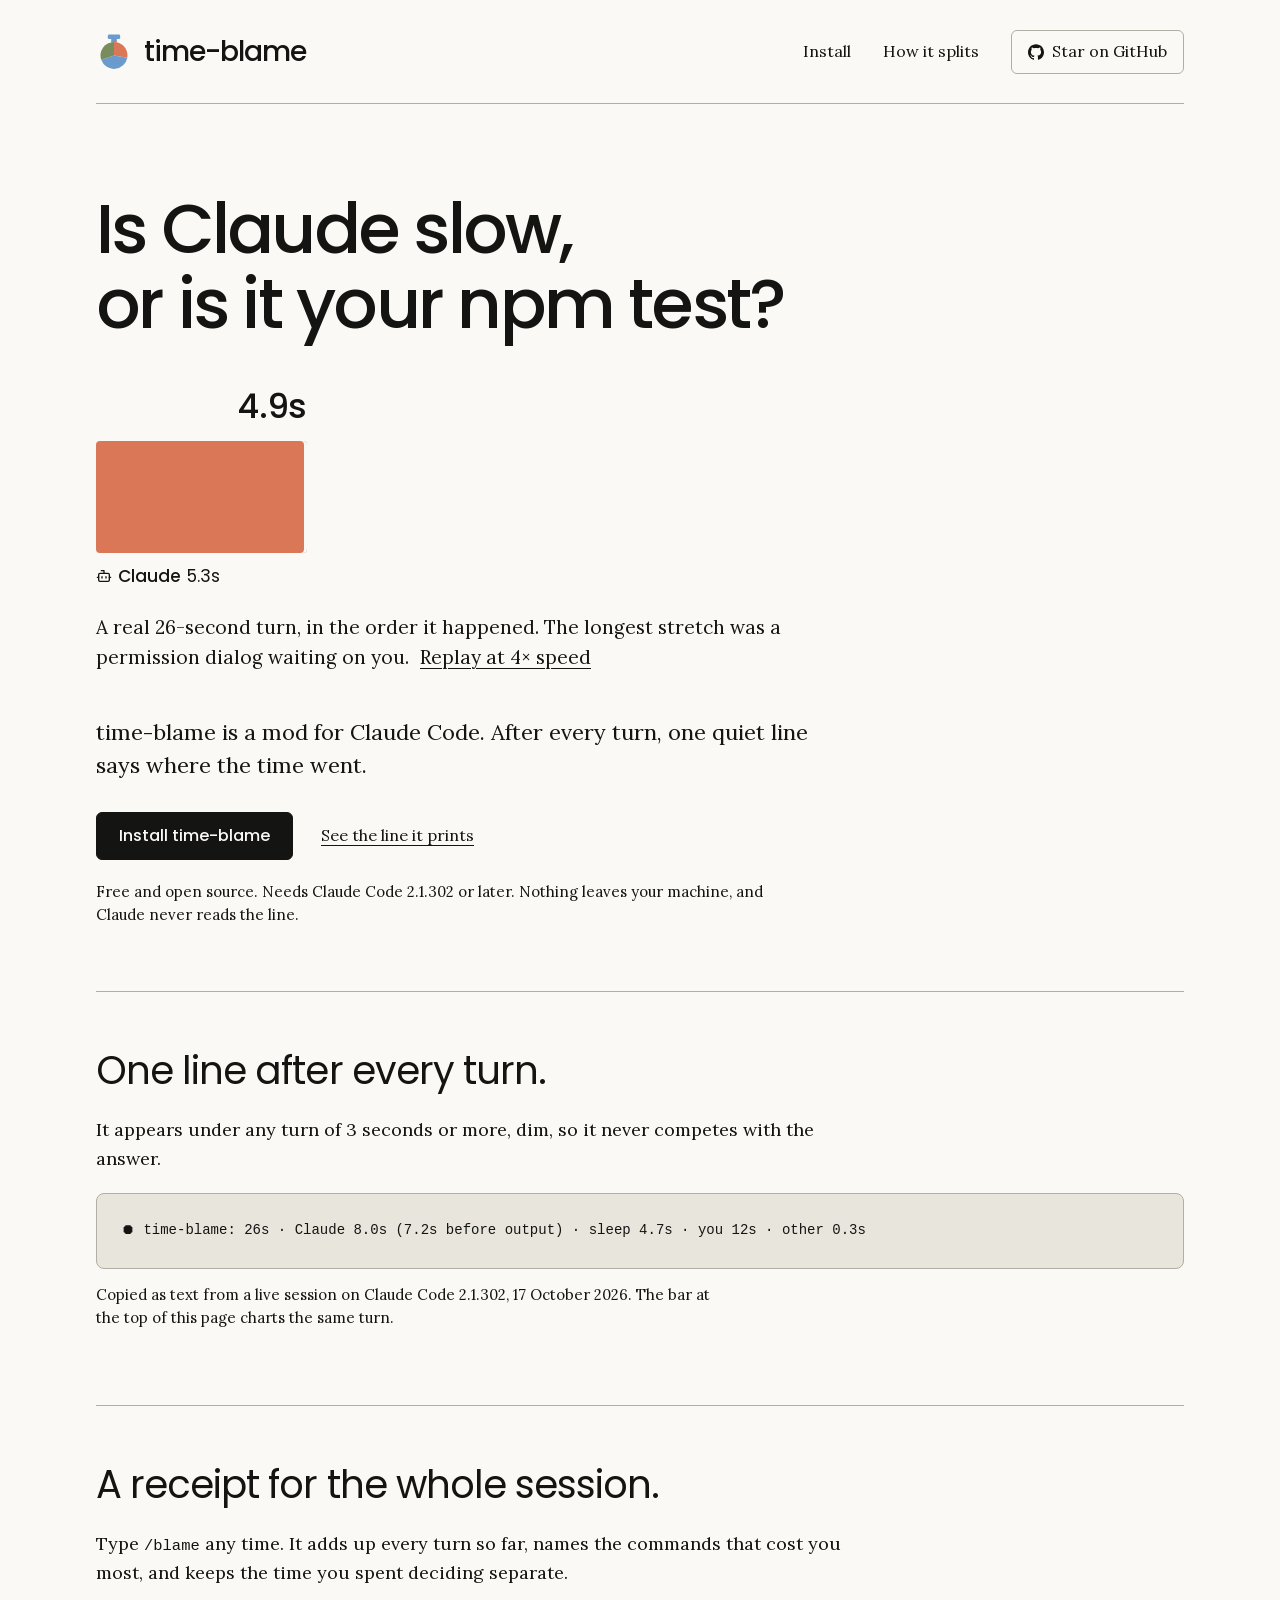
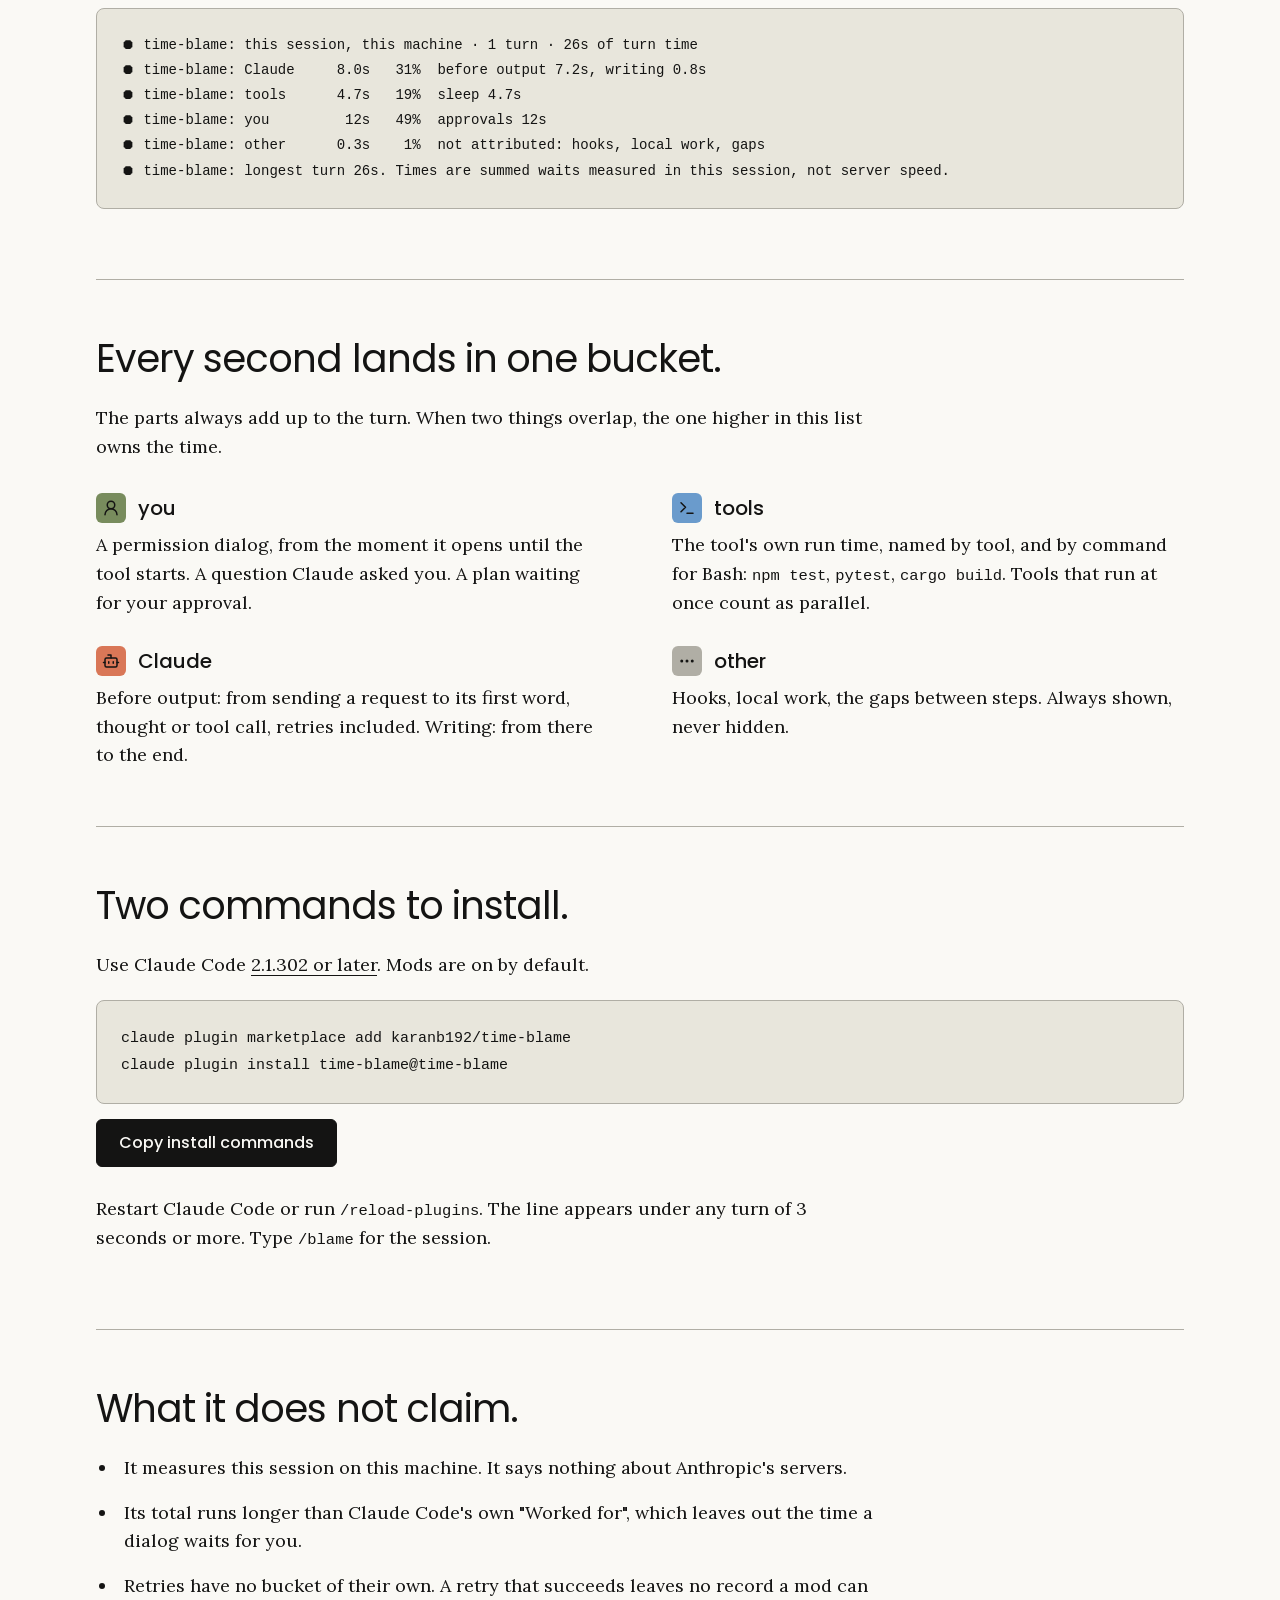
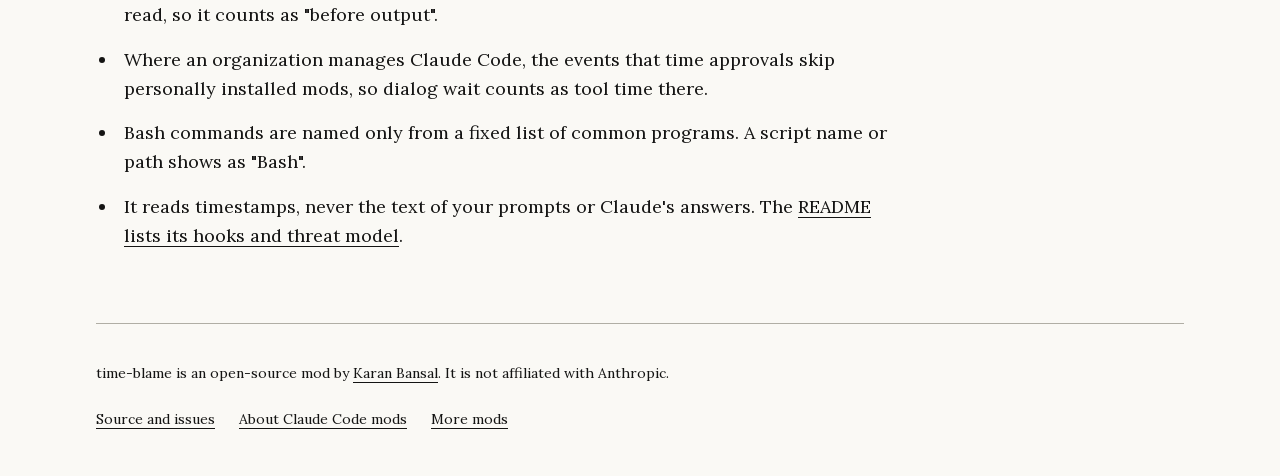
==== commit 2263b947: "Replay the real turn in order in the hero, with a clock riding the bar The bar now plays the 17 Oct " ====
--- a/site/index.html
+++ b/site/index.html
@@ -36,20 +36,18 @@
     <main id="main">
       <header>
         <h1>Is Claude slow,<br> or is it your npm test?</h1>
-        <figure class="turn" aria-label="A real 26 second turn: Claude 8.0 seconds, tools 4.7 seconds, you 12 seconds, other 0.3 seconds">
-          <div class="turn-bar" aria-hidden="true">
-            <div class="seg b-claude" style="--w: 31; --i: 0"></div>
-            <div class="seg b-tools" style="--w: 19; --i: 1"></div>
-            <div class="seg b-you" style="--w: 49; --i: 2"></div>
-            <div class="seg b-other" style="--w: 1; --i: 3"></div>
+        <figure class="turn" aria-label="A real 26-second turn in order: Claude 5.3 seconds, a permission dialog waiting on you for 12 seconds, the sleep command for 4.7 seconds, Claude again for 2.7 seconds">
+          <div class="track" aria-hidden="true">
+            <output class="clock">26s</output>
+            <div class="turn-bar"><div class="seg b-claude" data-start="0" data-end="5.3" style="left: 0.00%; width: 20.78%"></div><div class="seg b-you" data-start="5.3" data-end="17.75" style="left: 20.78%; width: 48.82%"></div><div class="seg b-tools" data-start="17.75" data-end="22.45" style="left: 69.61%; width: 18.43%"></div><div class="seg b-claude" data-start="22.45" data-end="25.15" style="left: 88.04%; width: 10.59%"></div><div class="seg b-other" data-start="25.15" data-end="25.5" style="left: 98.63%; width: 1.37%"></div></div>
+            <div class="labels"><span class="lab" data-start="0" style="left: 0.00%"><b><svg aria-hidden="true" focusable="false" xmlns="http://www.w3.org/2000/svg" viewBox="0 0 24 24"><g fill="none" stroke="currentColor" stroke-linecap="round" stroke-linejoin="round" stroke-width="2"><path d="M12 8V4H8"/><rect width="16" height="12" x="4" y="8" rx="2"/><path d="M2 14h2m16 0h2m-7-1v2m-6-2v2"/></g></svg>Claude</b> 5.3s</span><span class="lab" data-start="5.3" style="left: 20.78%"><b><svg aria-hidden="true" focusable="false" xmlns="http://www.w3.org/2000/svg" viewBox="0 0 24 24"><g fill="none" stroke="currentColor" stroke-linecap="round" stroke-linejoin="round" stroke-width="2"><circle cx="12" cy="8" r="5"/><path d="M20 21a8 8 0 0 0-16 0"/></g></svg>you</b> 12s</span><span class="lab" data-start="17.75" style="left: 69.61%"><b><svg aria-hidden="true" focusable="false" xmlns="http://www.w3.org/2000/svg" viewBox="0 0 24 24"><path fill="none" stroke="currentColor" stroke-linecap="round" stroke-linejoin="round" stroke-width="2" d="M12 19h8M4 17l6-6l-6-6"/></svg>sleep</b> 4.7s</span><span class="lab" data-start="22.45" style="left: 88.04%"><b><svg aria-hidden="true" focusable="false" xmlns="http://www.w3.org/2000/svg" viewBox="0 0 24 24"><g fill="none" stroke="currentColor" stroke-linecap="round" stroke-linejoin="round" stroke-width="2"><path d="M12 8V4H8"/><rect width="16" height="12" x="4" y="8" rx="2"/><path d="M2 14h2m16 0h2m-7-1v2m-6-2v2"/></g></svg>Claude</b> 2.7s</span></div>
           </div>
           <div class="turn-key" aria-hidden="true">
-            <span style="--w: 31"><b><svg aria-hidden="true" focusable="false" xmlns="http://www.w3.org/2000/svg" viewBox="0 0 24 24"><g fill="none" stroke="currentColor" stroke-linecap="round" stroke-linejoin="round" stroke-width="2"><path d="M12 8V4H8"/><rect width="16" height="12" x="4" y="8" rx="2"/><path d="M2 14h2m16 0h2m-7-1v2m-6-2v2"/></g></svg>Claude</b> 8.0s</span>
-            <span style="--w: 19"><b><svg aria-hidden="true" focusable="false" xmlns="http://www.w3.org/2000/svg" viewBox="0 0 24 24"><path fill="none" stroke="currentColor" stroke-linecap="round" stroke-linejoin="round" stroke-width="2" d="M12 19h8M4 17l6-6l-6-6"/></svg>tools</b> 4.7s</span>
-            <span style="--w: 49"><b><svg aria-hidden="true" focusable="false" xmlns="http://www.w3.org/2000/svg" viewBox="0 0 24 24"><g fill="none" stroke="currentColor" stroke-linecap="round" stroke-linejoin="round" stroke-width="2"><circle cx="12" cy="8" r="5"/><path d="M20 21a8 8 0 0 0-16 0"/></g></svg>you</b> 12s</span>
-            <span style="--w: 1"></span>
+            <span><b><svg aria-hidden="true" focusable="false" xmlns="http://www.w3.org/2000/svg" viewBox="0 0 24 24"><g fill="none" stroke="currentColor" stroke-linecap="round" stroke-linejoin="round" stroke-width="2"><path d="M12 8V4H8"/><rect width="16" height="12" x="4" y="8" rx="2"/><path d="M2 14h2m16 0h2m-7-1v2m-6-2v2"/></g></svg>Claude</b> 8.0s</span>
+            <span><b><svg aria-hidden="true" focusable="false" xmlns="http://www.w3.org/2000/svg" viewBox="0 0 24 24"><path fill="none" stroke="currentColor" stroke-linecap="round" stroke-linejoin="round" stroke-width="2" d="M12 19h8M4 17l6-6l-6-6"/></svg>tools</b> 4.7s</span>
+            <span><b><svg aria-hidden="true" focusable="false" xmlns="http://www.w3.org/2000/svg" viewBox="0 0 24 24"><g fill="none" stroke="currentColor" stroke-linecap="round" stroke-linejoin="round" stroke-width="2"><circle cx="12" cy="8" r="5"/><path d="M20 21a8 8 0 0 0-16 0"/></g></svg>you</b> 12s</span>
           </div>
-          <figcaption>A real 26-second turn. The wait was mostly you: a permission dialog sat open for 12 seconds.</figcaption>
+          <figcaption>A real 26-second turn, in the order it happened. The longest stretch was a permission dialog waiting on you. <button type="button" class="replay" hidden>Replay at 4× speed</button></figcaption>
         </figure>
         <p class="lead">time-blame is a mod for Claude Code. After every turn, one quiet line says where the time went.</p>
         <div class="actions"><a class="button" href="#install">Install time-blame</a><a class="text-link" href="#line">See the line it prints</a></div>
@@ -109,6 +107,42 @@
     <footer><p>time-blame is an open-source mod by <a href="https://github.com/karanb192">Karan Bansal</a>. It is not affiliated with Anthropic.</p><div><a href="https://github.com/karanb192/time-blame">Source and issues</a><a href="https://code.claude.com/docs/en/plugins/mods/overview">About Claude Code mods</a><a href="https://mods.aidojo.si/">More mods</a></div></footer>
   </div>
   <script>
+    (() => {
+      const track = document.querySelector('.track');
+      if (!track) return;
+      const segs = [...track.querySelectorAll('.seg')];
+      const labs = [...track.querySelectorAll('.lab')];
+      const clock = track.querySelector('.clock');
+      const bar = track.querySelector('.turn-bar');
+      const button = document.querySelector('.replay');
+      const total = 25.5, speed = 4;
+      const fmt = s => (s < 10 ? (Math.round(s * 10) / 10).toFixed(1) : String(Math.round(s))) + 's';
+      const draw = t => {
+        for (const seg of segs) {
+          const a = +seg.dataset.start, b = +seg.dataset.end;
+          seg.style.width = (Math.min(Math.max(t - a, 0), b - a) / total * 100) + '%';
+        }
+        for (const lab of labs) lab.classList.toggle('on', t >= +lab.dataset.start);
+        clock.textContent = fmt(t);
+        const x = Math.max(clock.offsetWidth, bar.offsetWidth * t / total);
+        clock.style.left = x + 'px';
+      };
+      const play = () => {
+        const begin = performance.now();
+        const tick = now => {
+          const t = Math.min(total, (now - begin) / 1000 * speed);
+          draw(t);
+          if (t < total) requestAnimationFrame(tick);
+        };
+        requestAnimationFrame(tick);
+      };
+      const still = matchMedia('(prefers-reduced-motion: reduce)');
+      track.classList.add('live');
+      button.hidden = false;
+      button.addEventListener('click', play);
+      if (still.matches) draw(total); else { draw(0); setTimeout(play, 350); }
+      addEventListener('resize', () => draw(parseFloat(clock.textContent) >= 25 ? total : parseFloat(clock.textContent)));
+    })();
     document.addEventListener('click', async (event) => {
       const button = event.target.closest('[data-copy]');
       if (!button) return;
--- a/site/styles.css
+++ b/site/styles.css
@@ -96,15 +96,21 @@
 footer a { display: inline-block; padding-block: 6px; }
 
 .turn { margin: 0 0 44px; }
-.turn-bar, .turn-key { display: grid; grid-template-columns: 31fr 19fr 49fr 1fr; gap: 3px; }
-.turn-bar { height: clamp(72px, 9vw, 112px); }
-.seg { border-radius: 4px; transform-origin: left center; animation: grow .55s cubic-bezier(.2, .7, .2, 1) both; animation-delay: calc(var(--i) * .5s + .2s); }
-@keyframes grow { from { transform: scaleX(0); } }
-.turn-key { margin-top: 12px; font: 400 17px/1.3 var(--heading); }
-.turn-key span { white-space: nowrap; overflow: visible; }
+.track { position: relative; padding-top: 52px; }
+.clock { position: absolute; top: 0; left: 100%; transform: translateX(-100%); font: 500 34px/1 var(--heading); letter-spacing: -.02em; font-variant-numeric: tabular-nums; white-space: nowrap; }
+.turn-bar { position: relative; height: clamp(72px, 9vw, 112px); }
+.seg { position: absolute; top: 0; bottom: 0; border-radius: 4px; box-shadow: inset -3px 0 0 var(--paper); }
+.labels { position: relative; height: 30px; margin-top: 12px; }
+.lab { position: absolute; top: 0; display: inline-flex; gap: 6px; white-space: nowrap; font: 400 17px/1.3 var(--heading); }
+.lab b { display: inline-flex; align-items: center; gap: 6px; font-weight: 500; }
+.lab svg, .turn-key svg { width: 16px; height: 16px; }
+.live .lab { opacity: 0; transition: opacity .25s; }
+.live .lab.on { opacity: 1; }
+.turn-key { display: none; gap: 6px 18px; flex-wrap: wrap; margin-top: 12px; font: 400 15px/1.3 var(--heading); }
 .turn-key b { display: inline-flex; align-items: center; gap: 6px; font-weight: 500; margin-right: 6px; }
-.turn-key svg { width: 16px; height: 16px; }
-.turn figcaption { margin-top: 18px; font-size: 19px; color: var(--ink); max-width: 60ch; }
+.turn figcaption { margin-top: 18px; font-size: 19px; color: var(--ink); max-width: 64ch; }
+.replay { min-height: 0; padding: 0; margin-left: 6px; border: 0; background: none; color: inherit; font: inherit; text-decoration: underline; text-underline-offset: 4px; text-decoration-thickness: 1px; }
+.replay:hover { background: none; color: inherit; text-decoration-color: var(--tools); text-decoration-thickness: 2px; }
 pre.quote { white-space: pre; overflow-x: auto; overflow-wrap: normal; font-size: 14px; }
 pre.quote.line { white-space: pre-wrap; overflow-wrap: anywhere; }
 .split { margin-top: 28px; }
@@ -121,8 +127,10 @@
 @media (max-width: 700px) {
   .page { padding-inline: 24px; }
   .buckets { grid-template-columns: 1fr; }
-  .turn-key { display: flex; flex-wrap: wrap; gap: 6px 18px; font-size: 15px; }
-  .turn-key span:last-child { display: none; }
+  .labels { display: none; }
+  .turn-key { display: flex; }
+  .clock { font-size: 26px; }
+  .track { padding-top: 40px; }
   pre.quote { font-size: 12px; }
   nav { min-height: 88px; gap: 16px; }
   .wordmark { font-size: 26px; }
@@ -146,7 +154,7 @@
 
 @media (prefers-reduced-motion: reduce) {
   html { scroll-behavior: auto; }
-  .seg { animation: none; }
+  .live .lab { transition: none; }
 }
 
 :root[data-theme="light"] { color-scheme: light; }
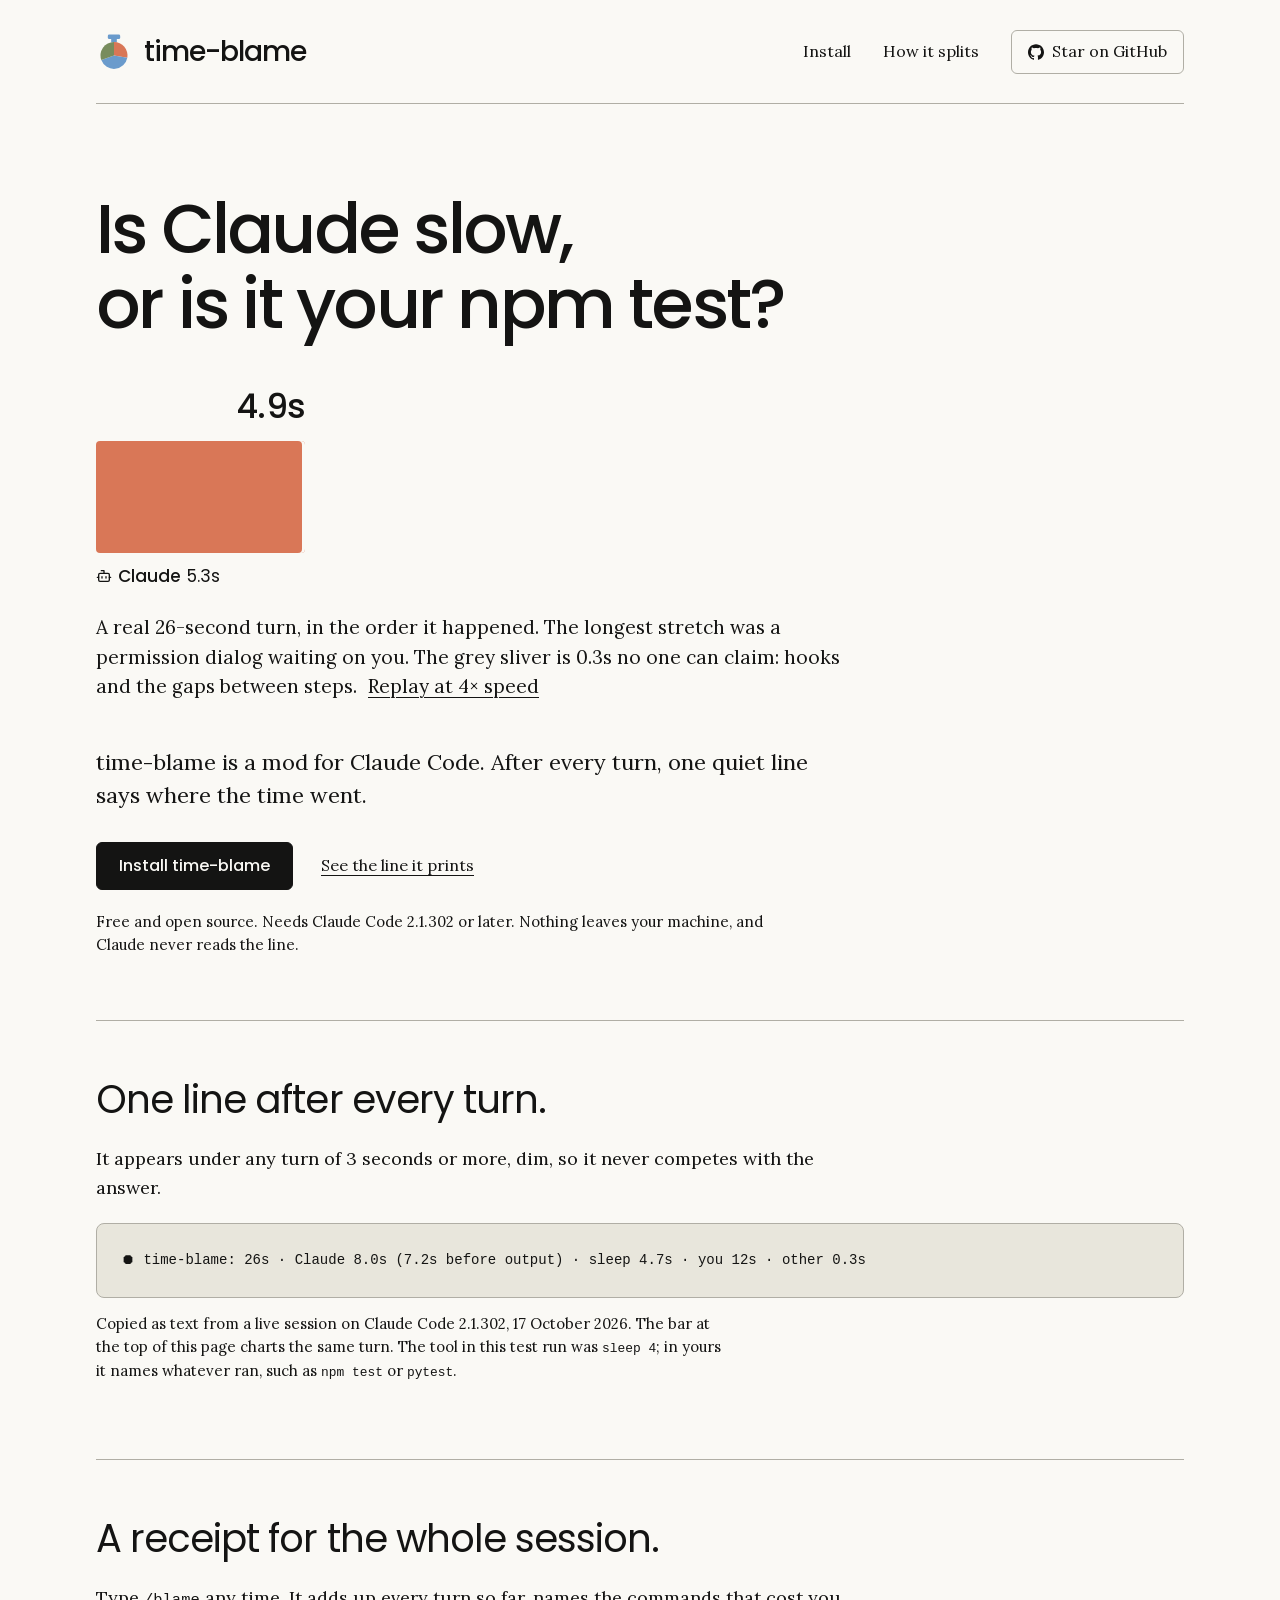
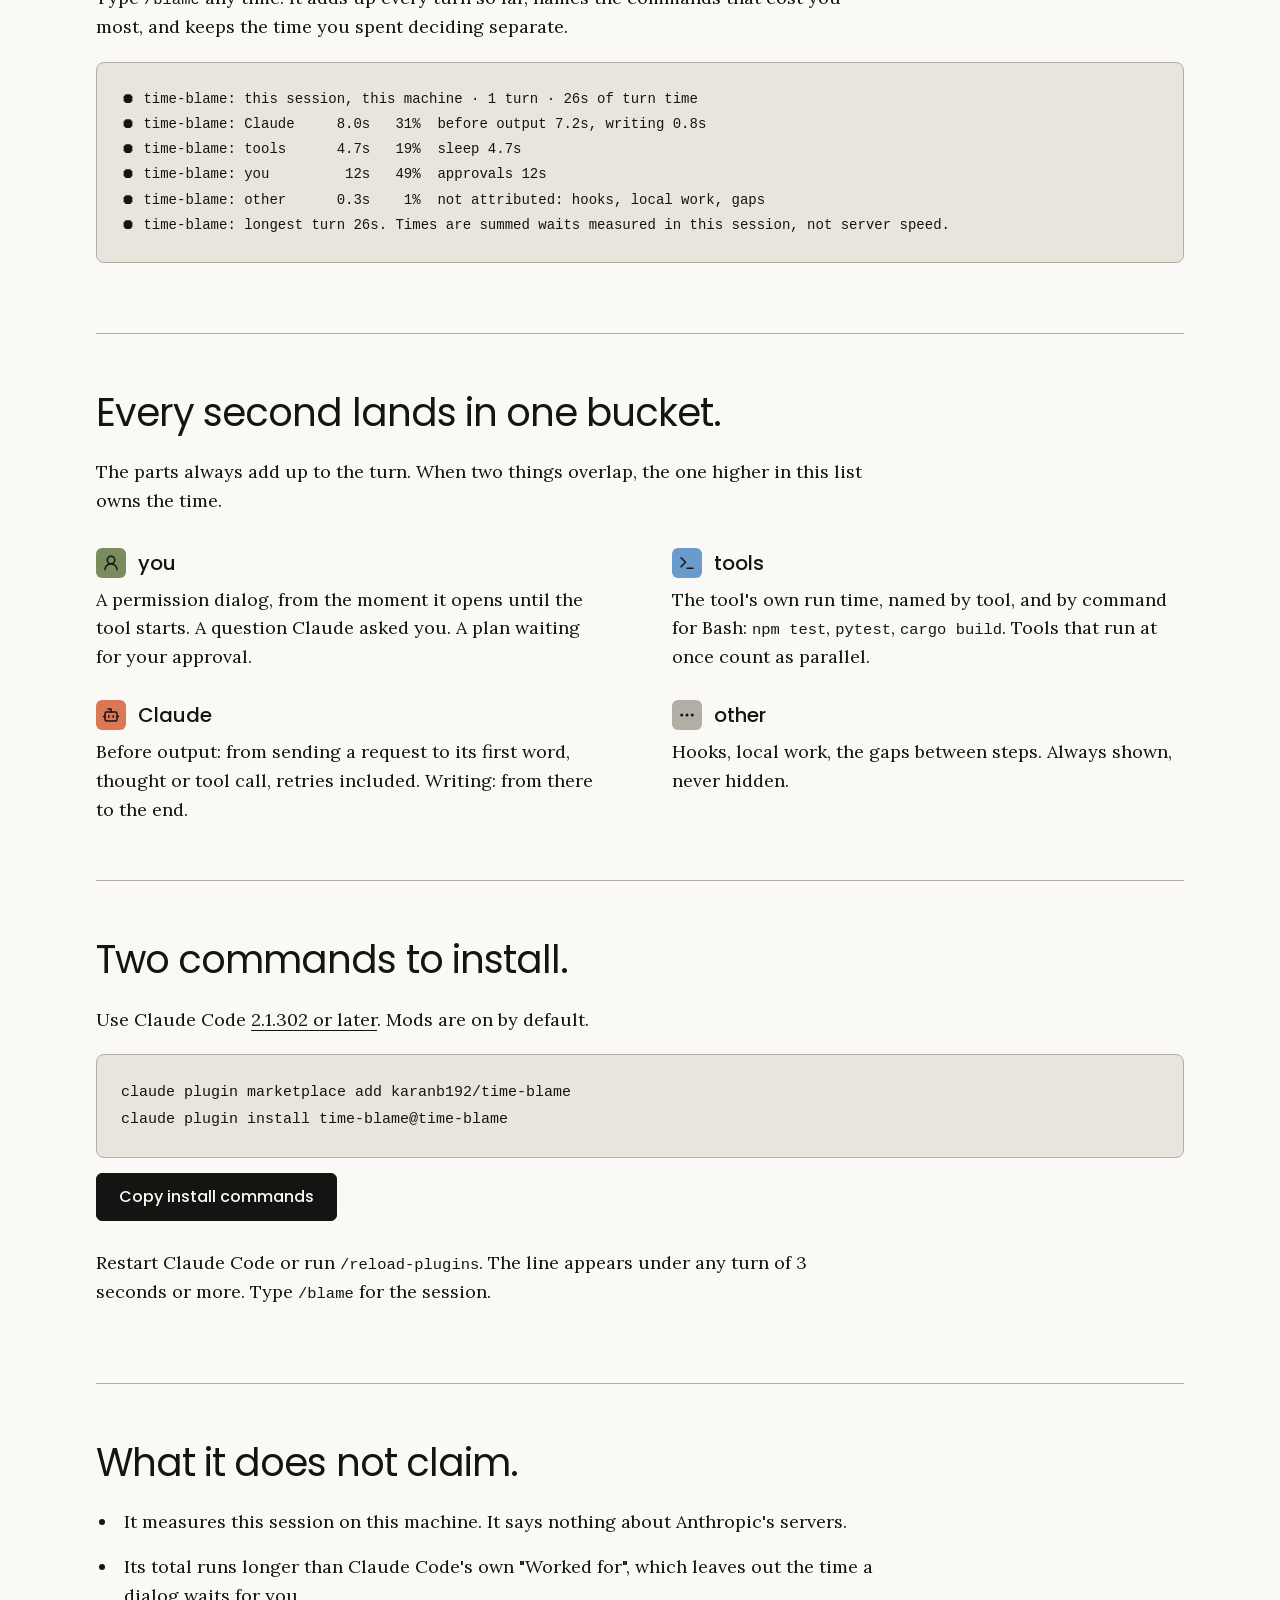
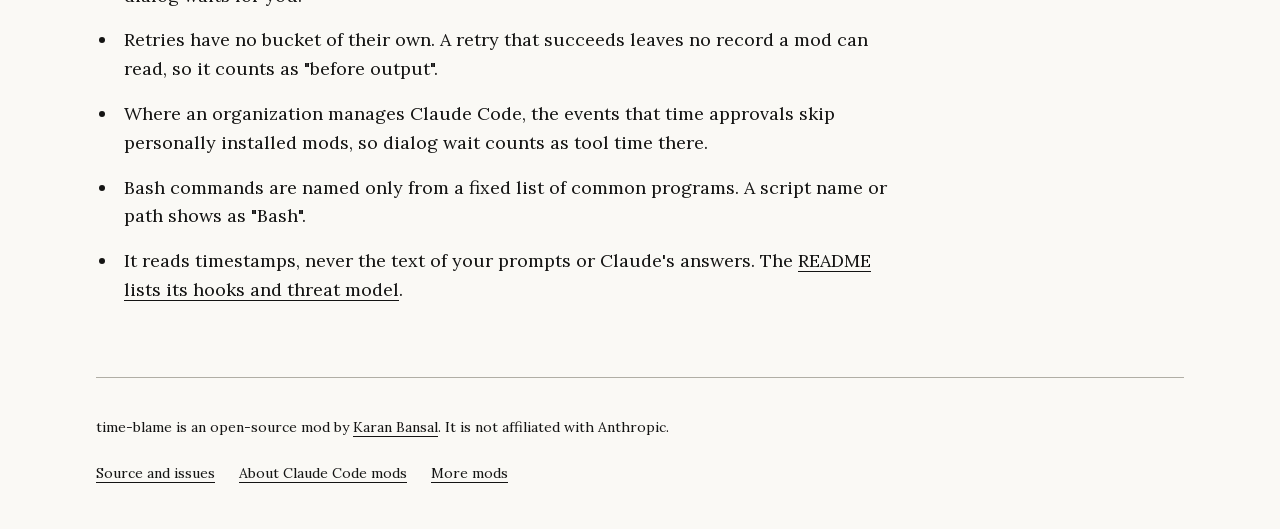
==== commit befbbb34: "Label the grey sliver and call the blue segment tools The hero caption now says what the grey 0.3s i" ====
--- a/site/index.html
+++ b/site/index.html
@@ -36,18 +36,18 @@
     <main id="main">
       <header>
         <h1>Is Claude slow,<br> or is it your npm test?</h1>
-        <figure class="turn" aria-label="A real 26-second turn in order: Claude 5.3 seconds, a permission dialog waiting on you for 12 seconds, the sleep command for 4.7 seconds, Claude again for 2.7 seconds">
-          <div class="track" aria-hidden="true">
-            <output class="clock">26s</output>
-            <div class="turn-bar"><div class="seg b-claude" data-start="0" data-end="5.3" style="left: 0.00%; width: 20.78%"></div><div class="seg b-you" data-start="5.3" data-end="17.75" style="left: 20.78%; width: 48.82%"></div><div class="seg b-tools" data-start="17.75" data-end="22.45" style="left: 69.61%; width: 18.43%"></div><div class="seg b-claude" data-start="22.45" data-end="25.15" style="left: 88.04%; width: 10.59%"></div><div class="seg b-other" data-start="25.15" data-end="25.5" style="left: 98.63%; width: 1.37%"></div></div>
-            <div class="labels"><span class="lab" data-start="0" style="left: 0.00%"><b><svg aria-hidden="true" focusable="false" xmlns="http://www.w3.org/2000/svg" viewBox="0 0 24 24"><g fill="none" stroke="currentColor" stroke-linecap="round" stroke-linejoin="round" stroke-width="2"><path d="M12 8V4H8"/><rect width="16" height="12" x="4" y="8" rx="2"/><path d="M2 14h2m16 0h2m-7-1v2m-6-2v2"/></g></svg>Claude</b> 5.3s</span><span class="lab" data-start="5.3" style="left: 20.78%"><b><svg aria-hidden="true" focusable="false" xmlns="http://www.w3.org/2000/svg" viewBox="0 0 24 24"><g fill="none" stroke="currentColor" stroke-linecap="round" stroke-linejoin="round" stroke-width="2"><circle cx="12" cy="8" r="5"/><path d="M20 21a8 8 0 0 0-16 0"/></g></svg>you</b> 12s</span><span class="lab" data-start="17.75" style="left: 69.61%"><b><svg aria-hidden="true" focusable="false" xmlns="http://www.w3.org/2000/svg" viewBox="0 0 24 24"><path fill="none" stroke="currentColor" stroke-linecap="round" stroke-linejoin="round" stroke-width="2" d="M12 19h8M4 17l6-6l-6-6"/></svg>sleep</b> 4.7s</span><span class="lab" data-start="22.45" style="left: 88.04%"><b><svg aria-hidden="true" focusable="false" xmlns="http://www.w3.org/2000/svg" viewBox="0 0 24 24"><g fill="none" stroke="currentColor" stroke-linecap="round" stroke-linejoin="round" stroke-width="2"><path d="M12 8V4H8"/><rect width="16" height="12" x="4" y="8" rx="2"/><path d="M2 14h2m16 0h2m-7-1v2m-6-2v2"/></g></svg>Claude</b> 2.7s</span></div>
+        <figure class="turn" aria-label="A real 26-second turn in order: Claude 5.3 seconds, a permission dialog waiting on you for 12 seconds, a tool running for 4.7 seconds, Claude again for 2.7 seconds, then 0.3 seconds of other: hooks and gaps between steps">
+          <div class="track">
+            <output class="clock" aria-hidden="true">26s</output>
+            <div class="turn-bar" aria-hidden="true"><div class="seg b-claude" data-start="0" data-end="5.3" style="left: 0.00%; width: 20.78%"></div><div class="seg b-you" data-start="5.3" data-end="17.75" style="left: 20.78%; width: 48.82%"></div><div class="seg b-tools" data-start="17.75" data-end="22.45" style="left: 69.61%; width: 18.43%"></div><div class="seg b-claude" data-start="22.45" data-end="25.15" style="left: 88.04%; width: 10.59%"></div><div class="seg b-other" title="other 0.3s: hooks and the gaps between steps" data-start="25.15" data-end="25.5" style="left: 98.63%; width: 1.37%"></div></div>
+            <div class="labels" aria-hidden="true"><span class="lab" data-start="0" style="left: 0.00%"><b><svg aria-hidden="true" focusable="false" xmlns="http://www.w3.org/2000/svg" viewBox="0 0 24 24"><g fill="none" stroke="currentColor" stroke-linecap="round" stroke-linejoin="round" stroke-width="2"><path d="M12 8V4H8"/><rect width="16" height="12" x="4" y="8" rx="2"/><path d="M2 14h2m16 0h2m-7-1v2m-6-2v2"/></g></svg>Claude</b> 5.3s</span><span class="lab" data-start="5.3" style="left: 20.78%"><b><svg aria-hidden="true" focusable="false" xmlns="http://www.w3.org/2000/svg" viewBox="0 0 24 24"><g fill="none" stroke="currentColor" stroke-linecap="round" stroke-linejoin="round" stroke-width="2"><circle cx="12" cy="8" r="5"/><path d="M20 21a8 8 0 0 0-16 0"/></g></svg>you</b> 12s</span><span class="lab" data-start="17.75" style="left: 69.61%"><b><svg aria-hidden="true" focusable="false" xmlns="http://www.w3.org/2000/svg" viewBox="0 0 24 24"><path fill="none" stroke="currentColor" stroke-linecap="round" stroke-linejoin="round" stroke-width="2" d="M12 19h8M4 17l6-6l-6-6"/></svg>tools</b> 4.7s</span><span class="lab" data-start="22.45" style="left: 88.04%"><b><svg aria-hidden="true" focusable="false" xmlns="http://www.w3.org/2000/svg" viewBox="0 0 24 24"><g fill="none" stroke="currentColor" stroke-linecap="round" stroke-linejoin="round" stroke-width="2"><path d="M12 8V4H8"/><rect width="16" height="12" x="4" y="8" rx="2"/><path d="M2 14h2m16 0h2m-7-1v2m-6-2v2"/></g></svg>Claude</b> 2.7s</span></div>
           </div>
           <div class="turn-key" aria-hidden="true">
             <span><b><svg aria-hidden="true" focusable="false" xmlns="http://www.w3.org/2000/svg" viewBox="0 0 24 24"><g fill="none" stroke="currentColor" stroke-linecap="round" stroke-linejoin="round" stroke-width="2"><path d="M12 8V4H8"/><rect width="16" height="12" x="4" y="8" rx="2"/><path d="M2 14h2m16 0h2m-7-1v2m-6-2v2"/></g></svg>Claude</b> 8.0s</span>
             <span><b><svg aria-hidden="true" focusable="false" xmlns="http://www.w3.org/2000/svg" viewBox="0 0 24 24"><path fill="none" stroke="currentColor" stroke-linecap="round" stroke-linejoin="round" stroke-width="2" d="M12 19h8M4 17l6-6l-6-6"/></svg>tools</b> 4.7s</span>
             <span><b><svg aria-hidden="true" focusable="false" xmlns="http://www.w3.org/2000/svg" viewBox="0 0 24 24"><g fill="none" stroke="currentColor" stroke-linecap="round" stroke-linejoin="round" stroke-width="2"><circle cx="12" cy="8" r="5"/><path d="M20 21a8 8 0 0 0-16 0"/></g></svg>you</b> 12s</span>
           </div>
-          <figcaption>A real 26-second turn, in the order it happened. The longest stretch was a permission dialog waiting on you. <button type="button" class="replay" hidden>Replay at 4× speed</button></figcaption>
+          <figcaption>A real 26-second turn, in the order it happened. The longest stretch was a permission dialog waiting on you. The grey sliver is 0.3s no one can claim: hooks and the gaps between steps. <button type="button" class="replay" hidden>Replay at 4× speed</button></figcaption>
         </figure>
         <p class="lead">time-blame is a mod for Claude Code. After every turn, one quiet line says where the time went.</p>
         <div class="actions"><a class="button" href="#install">Install time-blame</a><a class="text-link" href="#line">See the line it prints</a></div>
@@ -58,7 +58,7 @@
         <h2 id="line">One line after every turn.</h2>
         <p>It appears under any turn of 3 seconds or more, dim, so it never competes with the answer.</p>
         <pre class="quote line"><code>⏺ time-blame: 26s · Claude 8.0s (7.2s before output) · sleep 4.7s · you 12s · other 0.3s</code></pre>
-        <p class="fine-print">Copied as text from a live session on Claude Code 2.1.302, 17 October 2026. The bar at the top of this page charts the same turn.</p>
+        <p class="fine-print">Copied as text from a live session on Claude Code 2.1.302, 17 October 2026. The bar at the top of this page charts the same turn. The tool in this test run was <code>sleep 4</code>; in yours it names whatever ran, such as <code>npm test</code> or <code>pytest</code>.</p>
       </section>
 
       <section aria-labelledby="receipt">
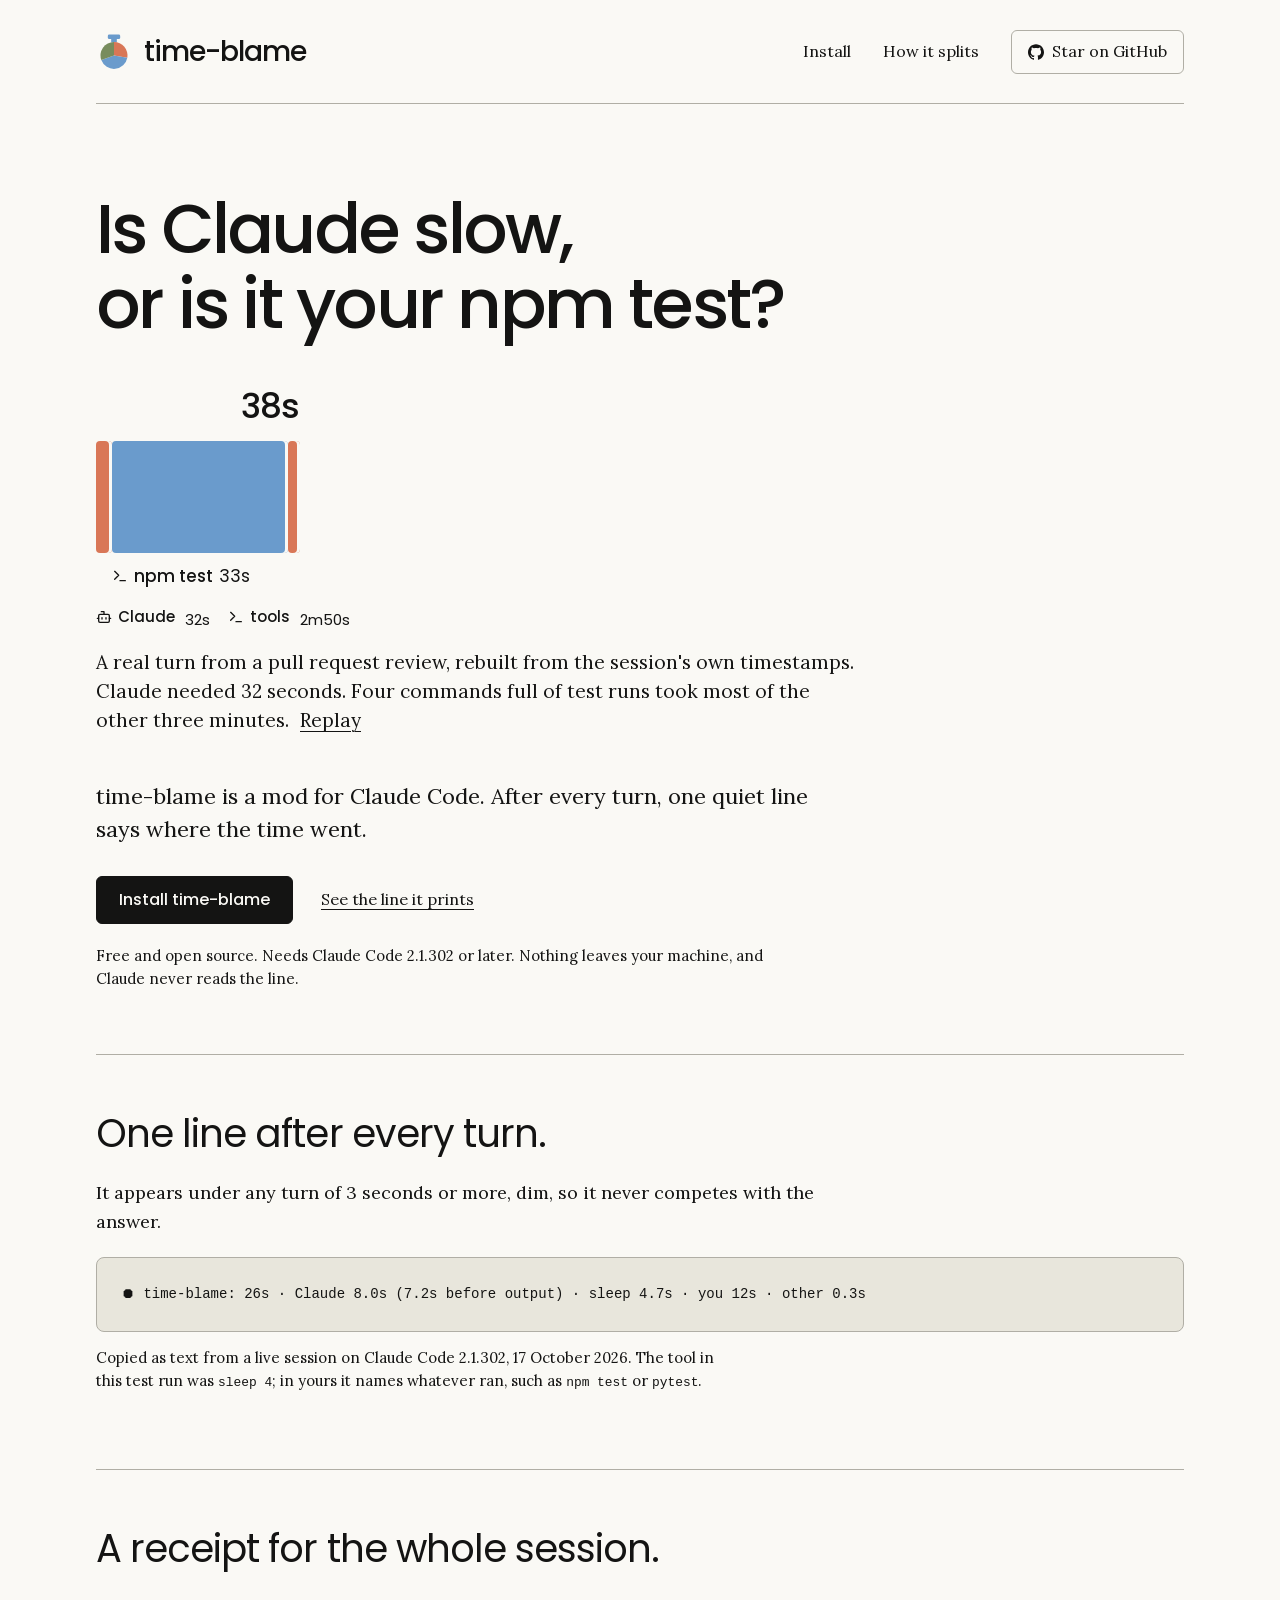
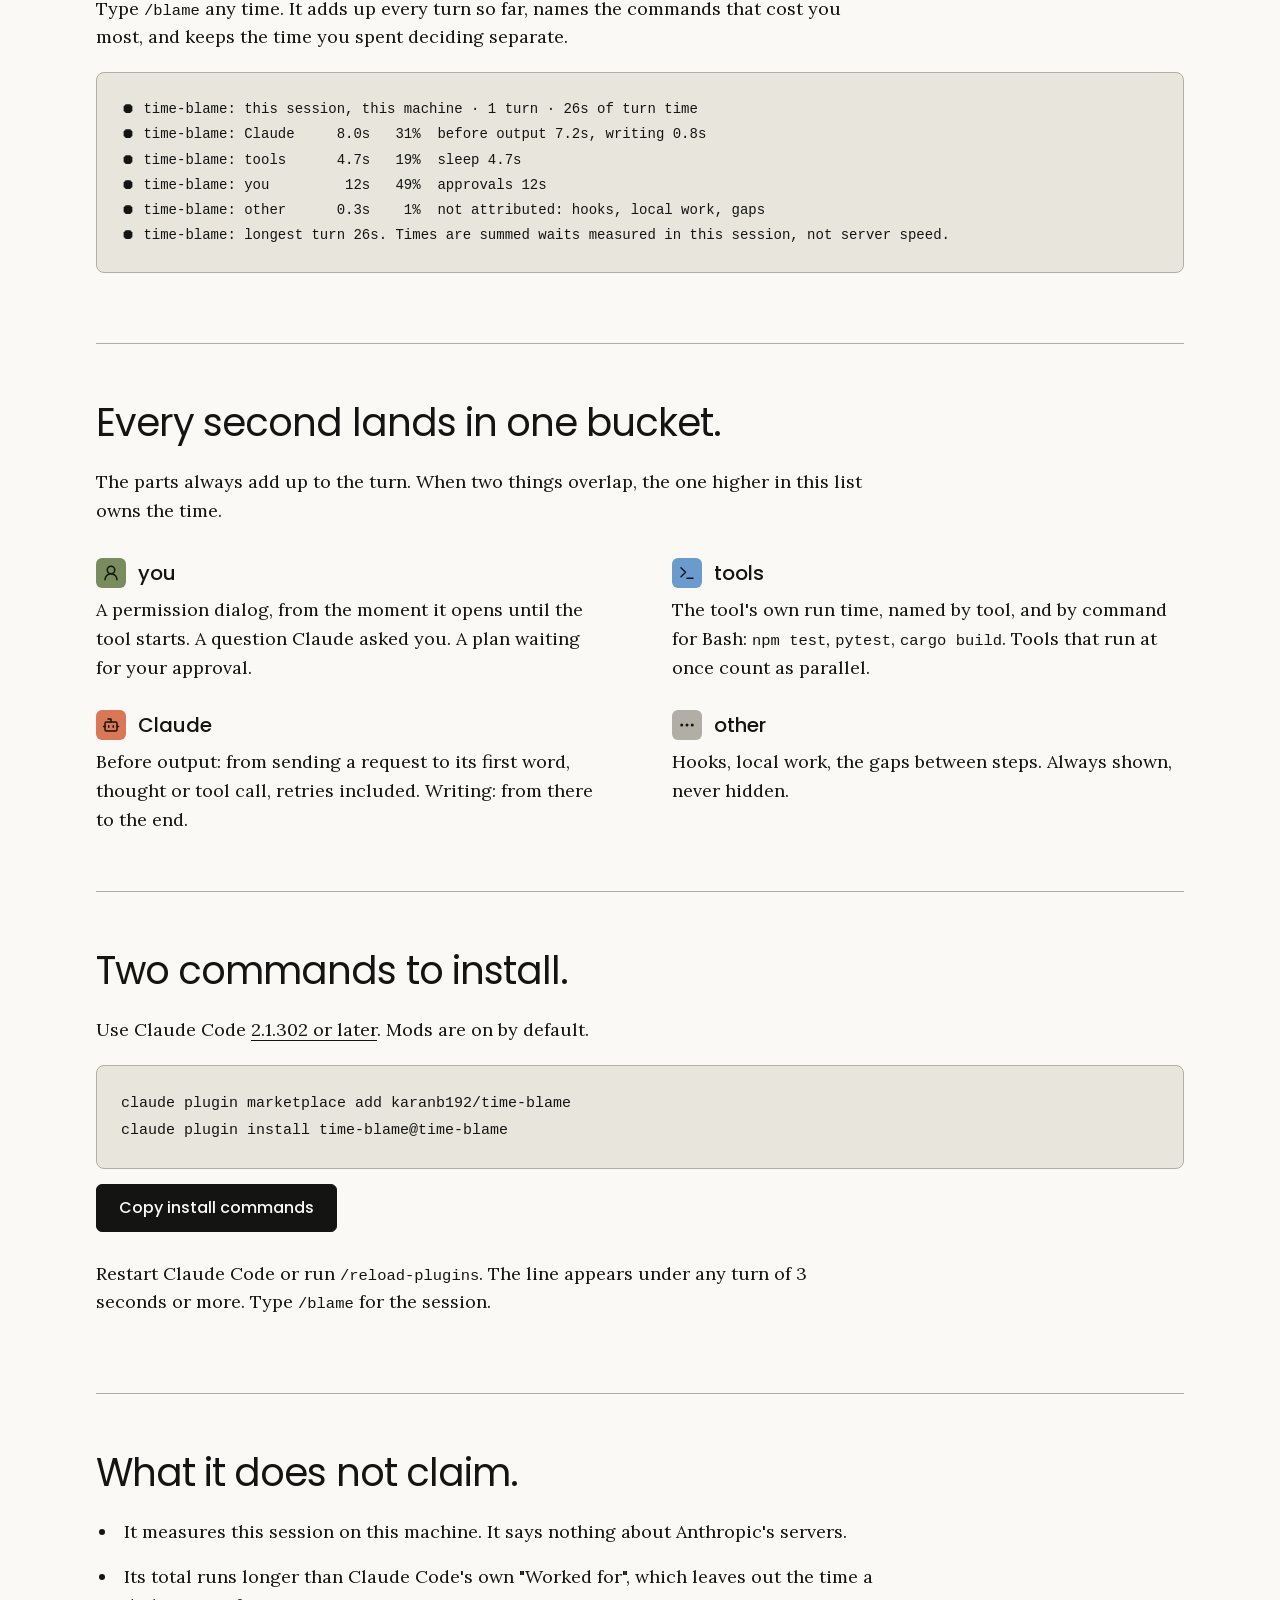
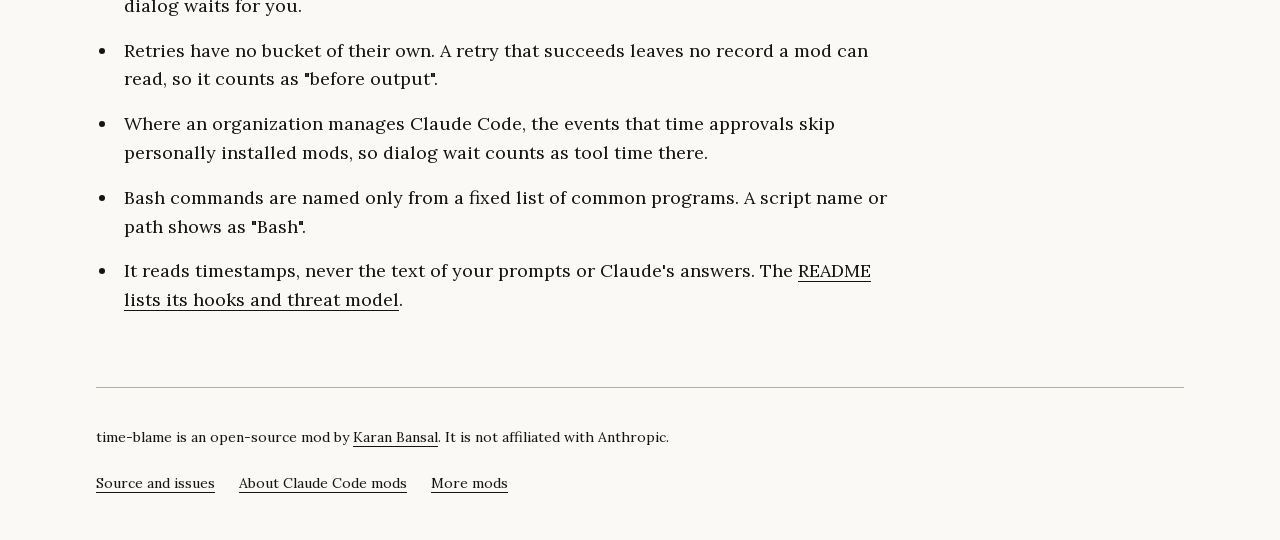
==== commit 4fc3a3bf: "Use a real 3m22s pull-request-review turn in the hero The hero now replays a real turn rebuilt from " ====
--- a/site/index.html
+++ b/site/index.html
@@ -36,18 +36,17 @@
     <main id="main">
       <header>
         <h1>Is Claude slow,<br> or is it your npm test?</h1>
-        <figure class="turn" aria-label="A real 26-second turn in order: Claude 5.3 seconds, a permission dialog waiting on you for 12 seconds, a tool running for 4.7 seconds, Claude again for 2.7 seconds, then 0.3 seconds of other: hooks and gaps between steps">
-          <div class="track">
-            <output class="clock" aria-hidden="true">26s</output>
-            <div class="turn-bar" aria-hidden="true"><div class="seg b-claude" data-start="0" data-end="5.3" style="left: 0.00%; width: 20.78%"></div><div class="seg b-you" data-start="5.3" data-end="17.75" style="left: 20.78%; width: 48.82%"></div><div class="seg b-tools" data-start="17.75" data-end="22.45" style="left: 69.61%; width: 18.43%"></div><div class="seg b-claude" data-start="22.45" data-end="25.15" style="left: 88.04%; width: 10.59%"></div><div class="seg b-other" title="other 0.3s: hooks and the gaps between steps" data-start="25.15" data-end="25.5" style="left: 98.63%; width: 1.37%"></div></div>
-            <div class="labels" aria-hidden="true"><span class="lab" data-start="0" style="left: 0.00%"><b><svg aria-hidden="true" focusable="false" xmlns="http://www.w3.org/2000/svg" viewBox="0 0 24 24"><g fill="none" stroke="currentColor" stroke-linecap="round" stroke-linejoin="round" stroke-width="2"><path d="M12 8V4H8"/><rect width="16" height="12" x="4" y="8" rx="2"/><path d="M2 14h2m16 0h2m-7-1v2m-6-2v2"/></g></svg>Claude</b> 5.3s</span><span class="lab" data-start="5.3" style="left: 20.78%"><b><svg aria-hidden="true" focusable="false" xmlns="http://www.w3.org/2000/svg" viewBox="0 0 24 24"><g fill="none" stroke="currentColor" stroke-linecap="round" stroke-linejoin="round" stroke-width="2"><circle cx="12" cy="8" r="5"/><path d="M20 21a8 8 0 0 0-16 0"/></g></svg>you</b> 12s</span><span class="lab" data-start="17.75" style="left: 69.61%"><b><svg aria-hidden="true" focusable="false" xmlns="http://www.w3.org/2000/svg" viewBox="0 0 24 24"><path fill="none" stroke="currentColor" stroke-linecap="round" stroke-linejoin="round" stroke-width="2" d="M12 19h8M4 17l6-6l-6-6"/></svg>tools</b> 4.7s</span><span class="lab" data-start="22.45" style="left: 88.04%"><b><svg aria-hidden="true" focusable="false" xmlns="http://www.w3.org/2000/svg" viewBox="0 0 24 24"><g fill="none" stroke="currentColor" stroke-linecap="round" stroke-linejoin="round" stroke-width="2"><path d="M12 8V4H8"/><rect width="16" height="12" x="4" y="8" rx="2"/><path d="M2 14h2m16 0h2m-7-1v2m-6-2v2"/></g></svg>Claude</b> 2.7s</span></div>
+        <figure class="turn" aria-label="A real 3 minute 22 second turn from a pull request review: Claude 32 seconds in six short pieces, tools 2 minutes 50 seconds, almost all of it test runs">
+          <div class="track" data-total="201.9">
+            <output class="clock" aria-hidden="true">3m22s</output>
+            <div class="turn-bar" aria-hidden="true"><div class="seg b-claude" data-start="0" data-end="2.9" style="left: 0.00%; width: 1.44%"></div><div class="seg b-tools" data-start="2.9" data-end="35.6" style="left: 1.44%; width: 16.20%"></div><div class="seg b-claude" data-start="35.6" data-end="39.0" style="left: 17.63%; width: 1.68%"></div><div class="seg b-tools" data-start="39.0" data-end="95.7" style="left: 19.32%; width: 28.08%"></div><div class="seg b-claude" data-start="95.7" data-end="100.2" style="left: 47.40%; width: 2.23%"></div><div class="seg b-tools" data-start="100.2" data-end="140.3" style="left: 49.63%; width: 19.86%"></div><div class="seg b-claude" data-start="140.3" data-end="146.5" style="left: 69.49%; width: 3.07%"></div><div class="seg b-tools" data-start="146.5" data-end="180.9" style="left: 72.56%; width: 17.04%"></div><div class="seg b-claude" data-start="180.9" data-end="188.6" style="left: 89.60%; width: 3.81%"></div><div class="seg b-tools" data-start="188.6" data-end="194.7" style="left: 93.41%; width: 3.02%"></div><div class="seg b-claude" data-start="194.7" data-end="201.9" style="left: 96.43%; width: 3.57%"></div></div>
+            <div class="labels" aria-hidden="true"><span class="lab" data-start="2.9" style="left: 1.44%"><b><svg aria-hidden="true" focusable="false" xmlns="http://www.w3.org/2000/svg" viewBox="0 0 24 24"><path fill="none" stroke="currentColor" stroke-linecap="round" stroke-linejoin="round" stroke-width="2" d="M12 19h8M4 17l6-6l-6-6"/></svg>npm test</b> 33s</span><span class="lab" data-start="39.0" style="left: 19.32%"><b><svg aria-hidden="true" focusable="false" xmlns="http://www.w3.org/2000/svg" viewBox="0 0 24 24"><path fill="none" stroke="currentColor" stroke-linecap="round" stroke-linejoin="round" stroke-width="2" d="M12 19h8M4 17l6-6l-6-6"/></svg>npm test</b> 57s</span><span class="lab" data-start="100.2" style="left: 49.63%"><b><svg aria-hidden="true" focusable="false" xmlns="http://www.w3.org/2000/svg" viewBox="0 0 24 24"><path fill="none" stroke="currentColor" stroke-linecap="round" stroke-linejoin="round" stroke-width="2" d="M12 19h8M4 17l6-6l-6-6"/></svg>tests</b> 40s</span><span class="lab" data-start="146.5" style="left: 72.56%"><b><svg aria-hidden="true" focusable="false" xmlns="http://www.w3.org/2000/svg" viewBox="0 0 24 24"><path fill="none" stroke="currentColor" stroke-linecap="round" stroke-linejoin="round" stroke-width="2" d="M12 19h8M4 17l6-6l-6-6"/></svg>tests</b> 34s</span></div>
           </div>
           <div class="turn-key" aria-hidden="true">
-            <span><b><svg aria-hidden="true" focusable="false" xmlns="http://www.w3.org/2000/svg" viewBox="0 0 24 24"><g fill="none" stroke="currentColor" stroke-linecap="round" stroke-linejoin="round" stroke-width="2"><path d="M12 8V4H8"/><rect width="16" height="12" x="4" y="8" rx="2"/><path d="M2 14h2m16 0h2m-7-1v2m-6-2v2"/></g></svg>Claude</b> 8.0s</span>
-            <span><b><svg aria-hidden="true" focusable="false" xmlns="http://www.w3.org/2000/svg" viewBox="0 0 24 24"><path fill="none" stroke="currentColor" stroke-linecap="round" stroke-linejoin="round" stroke-width="2" d="M12 19h8M4 17l6-6l-6-6"/></svg>tools</b> 4.7s</span>
-            <span><b><svg aria-hidden="true" focusable="false" xmlns="http://www.w3.org/2000/svg" viewBox="0 0 24 24"><g fill="none" stroke="currentColor" stroke-linecap="round" stroke-linejoin="round" stroke-width="2"><circle cx="12" cy="8" r="5"/><path d="M20 21a8 8 0 0 0-16 0"/></g></svg>you</b> 12s</span>
+            <span><b><svg aria-hidden="true" focusable="false" xmlns="http://www.w3.org/2000/svg" viewBox="0 0 24 24"><g fill="none" stroke="currentColor" stroke-linecap="round" stroke-linejoin="round" stroke-width="2"><path d="M12 8V4H8"/><rect width="16" height="12" x="4" y="8" rx="2"/><path d="M2 14h2m16 0h2m-7-1v2m-6-2v2"/></g></svg>Claude</b> 32s</span>
+            <span><b><svg aria-hidden="true" focusable="false" xmlns="http://www.w3.org/2000/svg" viewBox="0 0 24 24"><path fill="none" stroke="currentColor" stroke-linecap="round" stroke-linejoin="round" stroke-width="2" d="M12 19h8M4 17l6-6l-6-6"/></svg>tools</b> 2m50s</span>
           </div>
-          <figcaption>A real 26-second turn, in the order it happened. The longest stretch was a permission dialog waiting on you. The grey sliver is 0.3s no one can claim: hooks and the gaps between steps. <button type="button" class="replay" hidden>Replay at 4× speed</button></figcaption>
+          <figcaption>A real turn from a pull request review, rebuilt from the session's own timestamps. Claude needed 32 seconds. Four commands full of test runs took most of the other three minutes. <button type="button" class="replay" hidden>Replay</button></figcaption>
         </figure>
         <p class="lead">time-blame is a mod for Claude Code. After every turn, one quiet line says where the time went.</p>
         <div class="actions"><a class="button" href="#install">Install time-blame</a><a class="text-link" href="#line">See the line it prints</a></div>
@@ -58,7 +57,7 @@
         <h2 id="line">One line after every turn.</h2>
         <p>It appears under any turn of 3 seconds or more, dim, so it never competes with the answer.</p>
         <pre class="quote line"><code>⏺ time-blame: 26s · Claude 8.0s (7.2s before output) · sleep 4.7s · you 12s · other 0.3s</code></pre>
-        <p class="fine-print">Copied as text from a live session on Claude Code 2.1.302, 17 October 2026. The bar at the top of this page charts the same turn. The tool in this test run was <code>sleep 4</code>; in yours it names whatever ran, such as <code>npm test</code> or <code>pytest</code>.</p>
+        <p class="fine-print">Copied as text from a live session on Claude Code 2.1.302, 17 October 2026. The tool in this test run was <code>sleep 4</code>; in yours it names whatever ran, such as <code>npm test</code> or <code>pytest</code>.</p>
       </section>
 
       <section aria-labelledby="receipt">
@@ -115,9 +114,15 @@
       const clock = track.querySelector('.clock');
       const bar = track.querySelector('.turn-bar');
       const button = document.querySelector('.replay');
-      const total = 25.5, speed = 4;
-      const fmt = s => (s < 10 ? (Math.round(s * 10) / 10).toFixed(1) : String(Math.round(s))) + 's';
+      const total = +track.dataset.total, speed = total / 6.5;
+      let now = total;
+      const fmt = s => {
+        if (s < 10) return (Math.round(s * 10) / 10).toFixed(1) + 's';
+        const r = Math.round(s);
+        return r < 60 ? r + 's' : Math.floor(r / 60) + 'm' + String(r % 60).padStart(2, '0') + 's';
+      };
       const draw = t => {
+        now = t;
         for (const seg of segs) {
           const a = +seg.dataset.start, b = +seg.dataset.end;
           seg.style.width = (Math.min(Math.max(t - a, 0), b - a) / total * 100) + '%';
@@ -141,7 +146,7 @@
       button.hidden = false;
       button.addEventListener('click', play);
       if (still.matches) draw(total); else { draw(0); setTimeout(play, 350); }
-      addEventListener('resize', () => draw(parseFloat(clock.textContent) >= 25 ? total : parseFloat(clock.textContent)));
+      addEventListener('resize', () => draw(now));
     })();
     document.addEventListener('click', async (event) => {
       const button = event.target.closest('[data-copy]');
--- a/site/styles.css
+++ b/site/styles.css
@@ -106,7 +106,7 @@
 .lab svg, .turn-key svg { width: 16px; height: 16px; }
 .live .lab { opacity: 0; transition: opacity .25s; }
 .live .lab.on { opacity: 1; }
-.turn-key { display: none; gap: 6px 18px; flex-wrap: wrap; margin-top: 12px; font: 400 15px/1.3 var(--heading); }
+.turn-key { display: flex; gap: 6px 18px; flex-wrap: wrap; margin-top: 12px; font: 400 15px/1.3 var(--heading); }
 .turn-key b { display: inline-flex; align-items: center; gap: 6px; font-weight: 500; margin-right: 6px; }
 .turn figcaption { margin-top: 18px; font-size: 19px; color: var(--ink); max-width: 64ch; }
 .replay { min-height: 0; padding: 0; margin-left: 6px; border: 0; background: none; color: inherit; font: inherit; text-decoration: underline; text-underline-offset: 4px; text-decoration-thickness: 1px; }
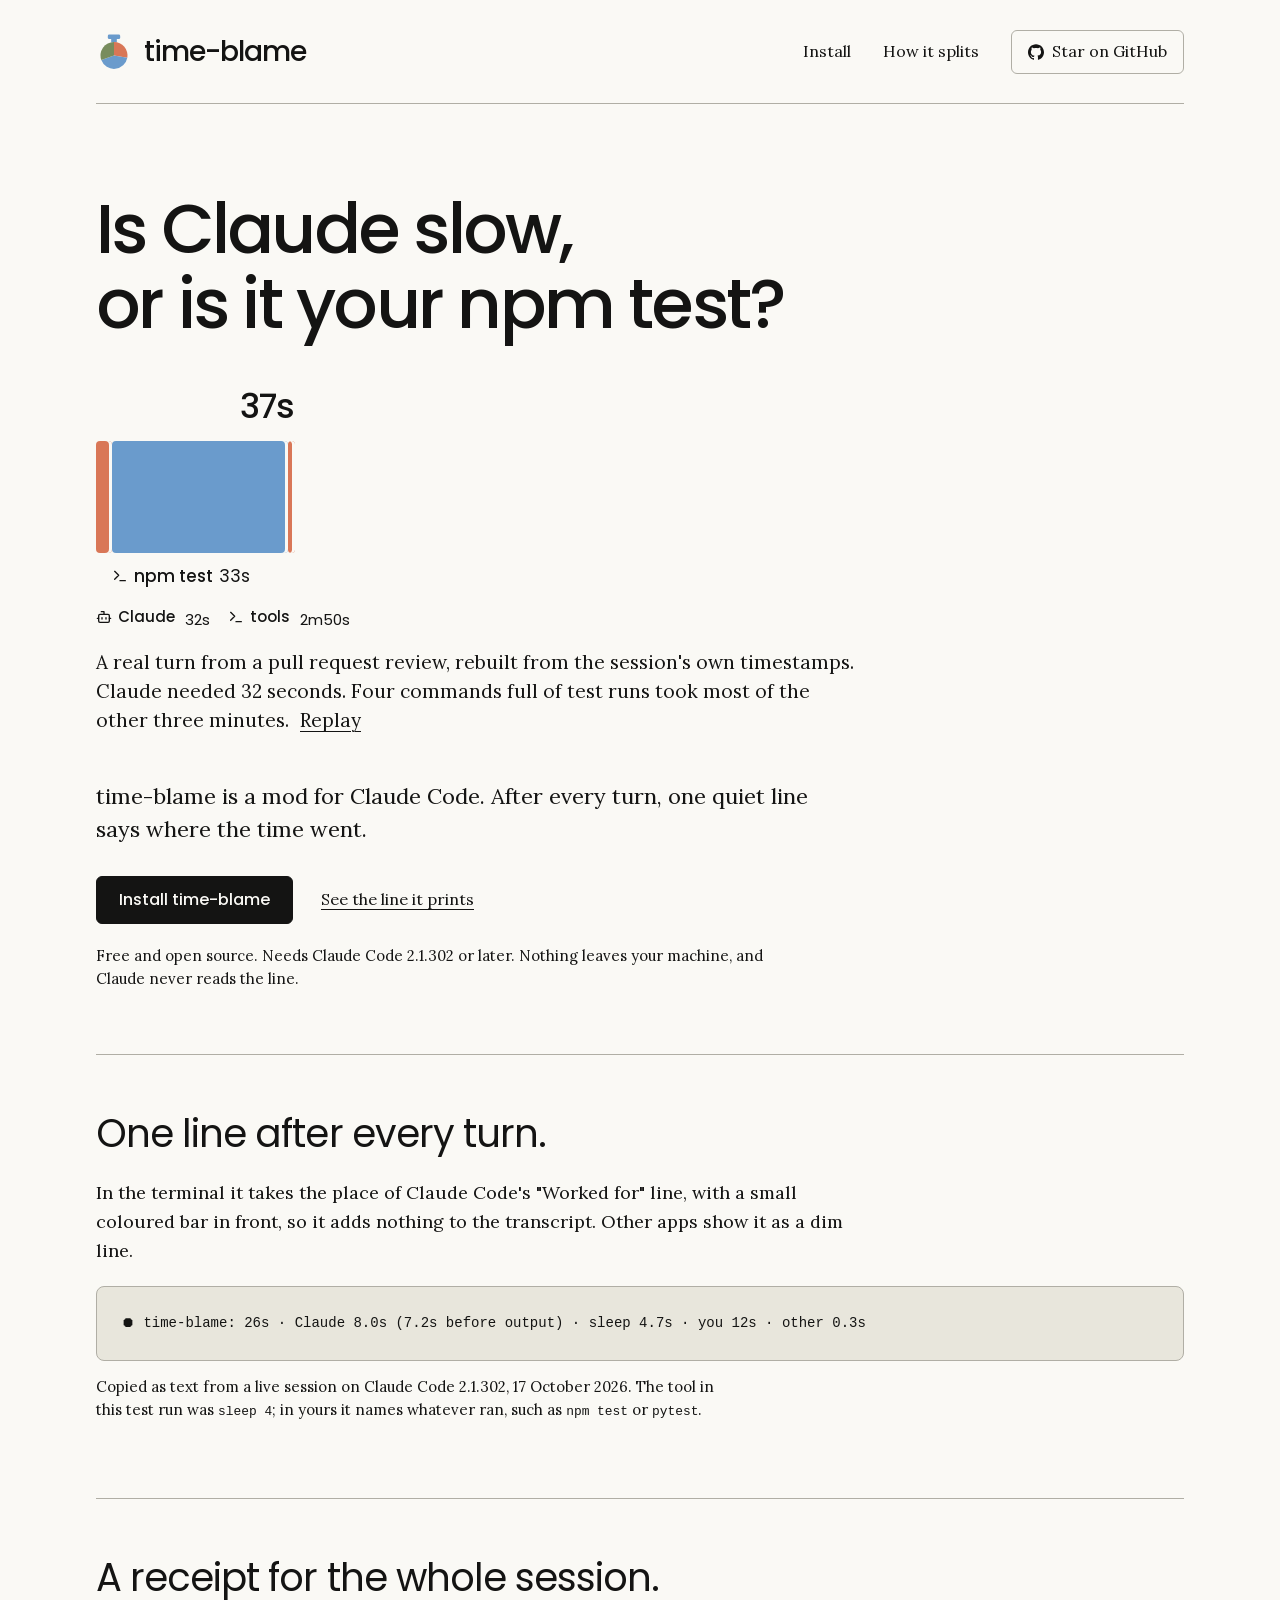
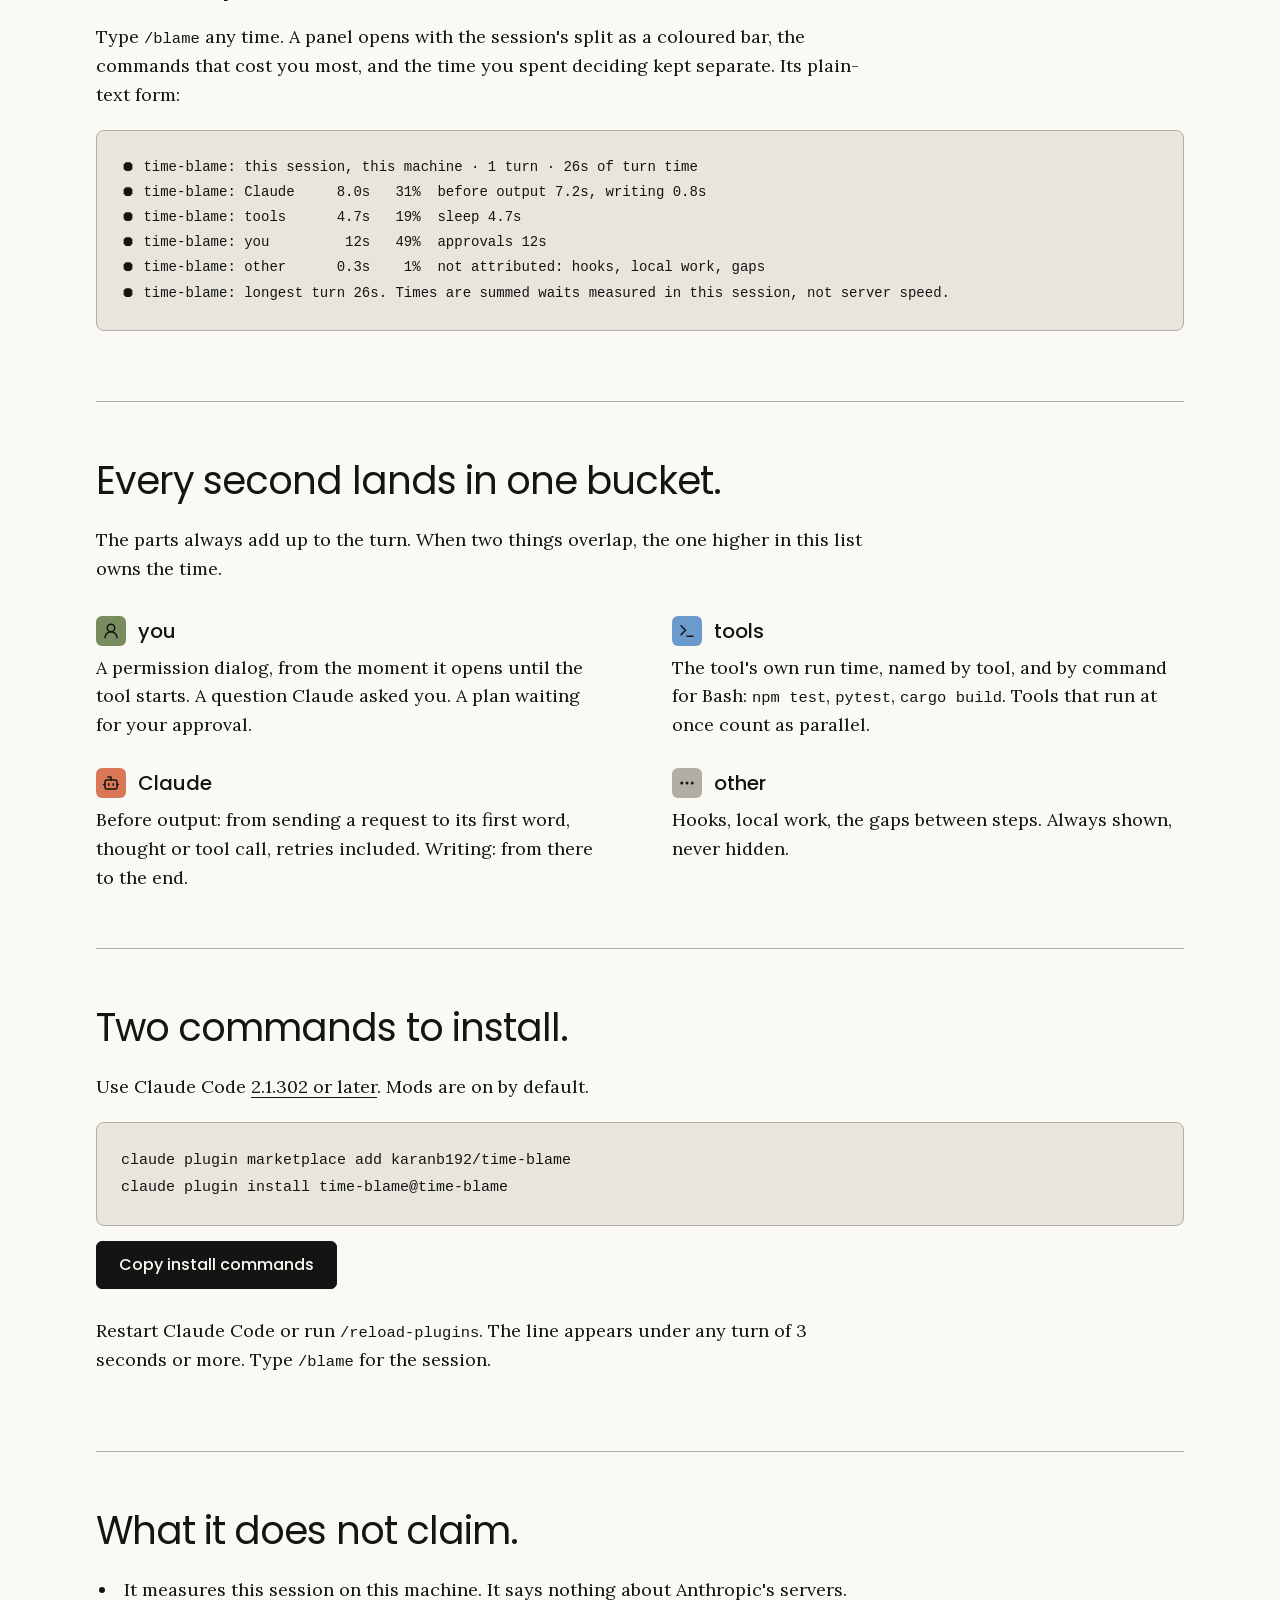
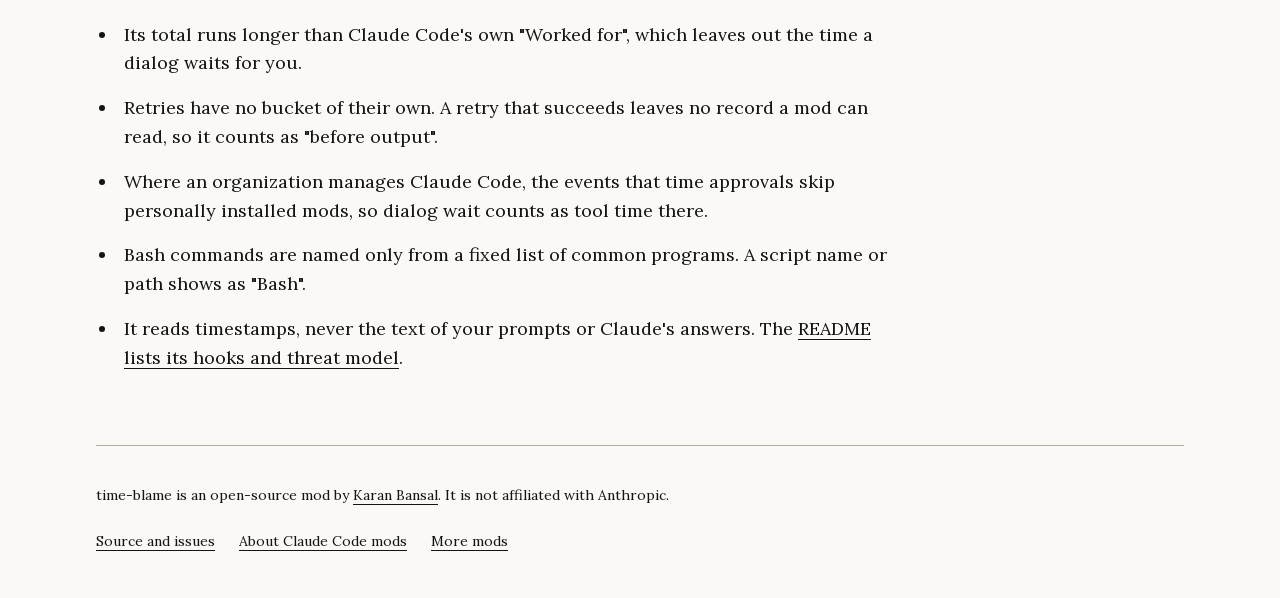
==== commit 6c0f92e7: "Draw the turn line in colour and open /blame as a coloured panel In a terminal-only session the turn" ====
--- a/site/index.html
+++ b/site/index.html
@@ -55,14 +55,14 @@
 
       <section aria-labelledby="line">
         <h2 id="line">One line after every turn.</h2>
-        <p>It appears under any turn of 3 seconds or more, dim, so it never competes with the answer.</p>
+        <p>In the terminal it takes the place of Claude Code's "Worked for" line, with a small coloured bar in front, so it adds nothing to the transcript. Other apps show it as a dim line.</p>
         <pre class="quote line"><code>⏺ time-blame: 26s · Claude 8.0s (7.2s before output) · sleep 4.7s · you 12s · other 0.3s</code></pre>
         <p class="fine-print">Copied as text from a live session on Claude Code 2.1.302, 17 October 2026. The tool in this test run was <code>sleep 4</code>; in yours it names whatever ran, such as <code>npm test</code> or <code>pytest</code>.</p>
       </section>
 
       <section aria-labelledby="receipt">
         <h2 id="receipt">A receipt for the whole session.</h2>
-        <p>Type <code>/blame</code> any time. It adds up every turn so far, names the commands that cost you most, and keeps the time you spent deciding separate.</p>
+        <p>Type <code>/blame</code> any time. A panel opens with the session's split as a coloured bar, the commands that cost you most, and the time you spent deciding kept separate. Its plain-text form:</p>
         <pre class="quote"><code>⏺ time-blame: this session, this machine · 1 turn · 26s of turn time
 ⏺ time-blame: Claude     8.0s   31%  before output 7.2s, writing 0.8s
 ⏺ time-blame: tools      4.7s   19%  sleep 4.7s
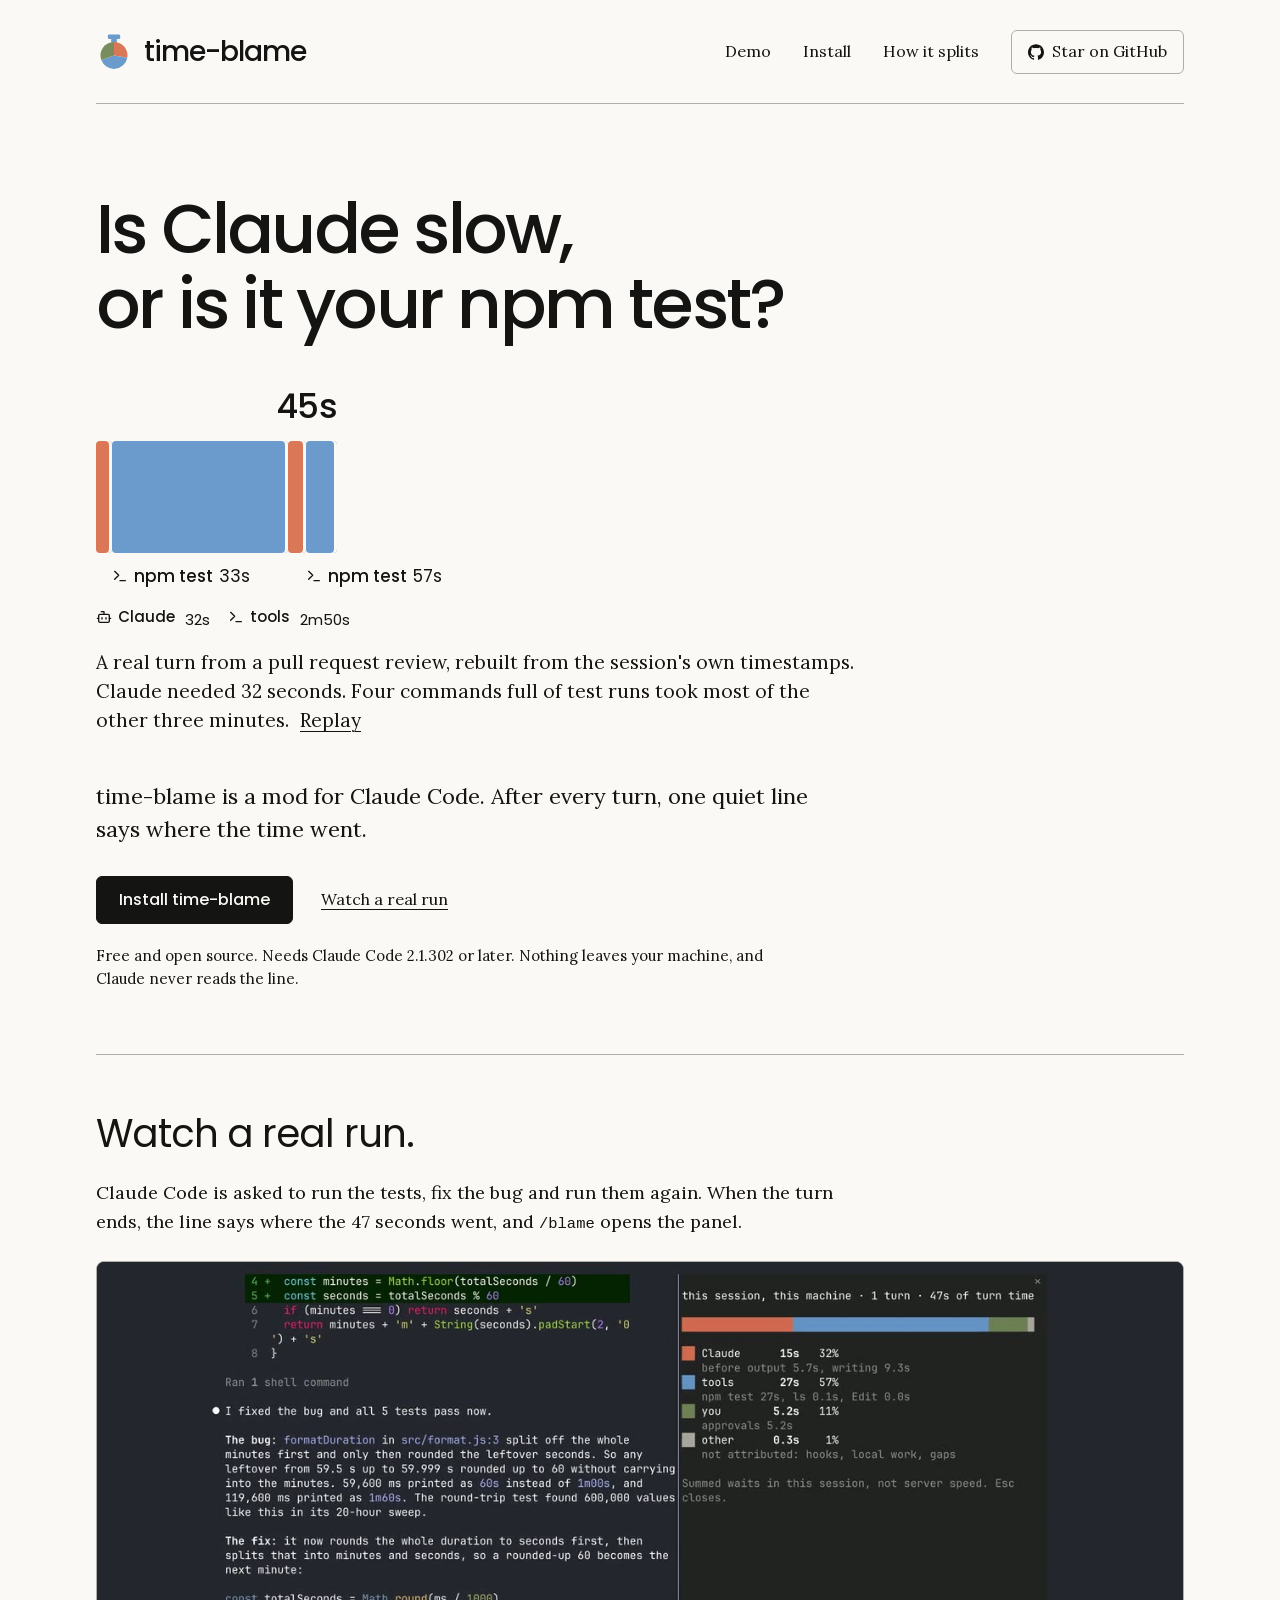
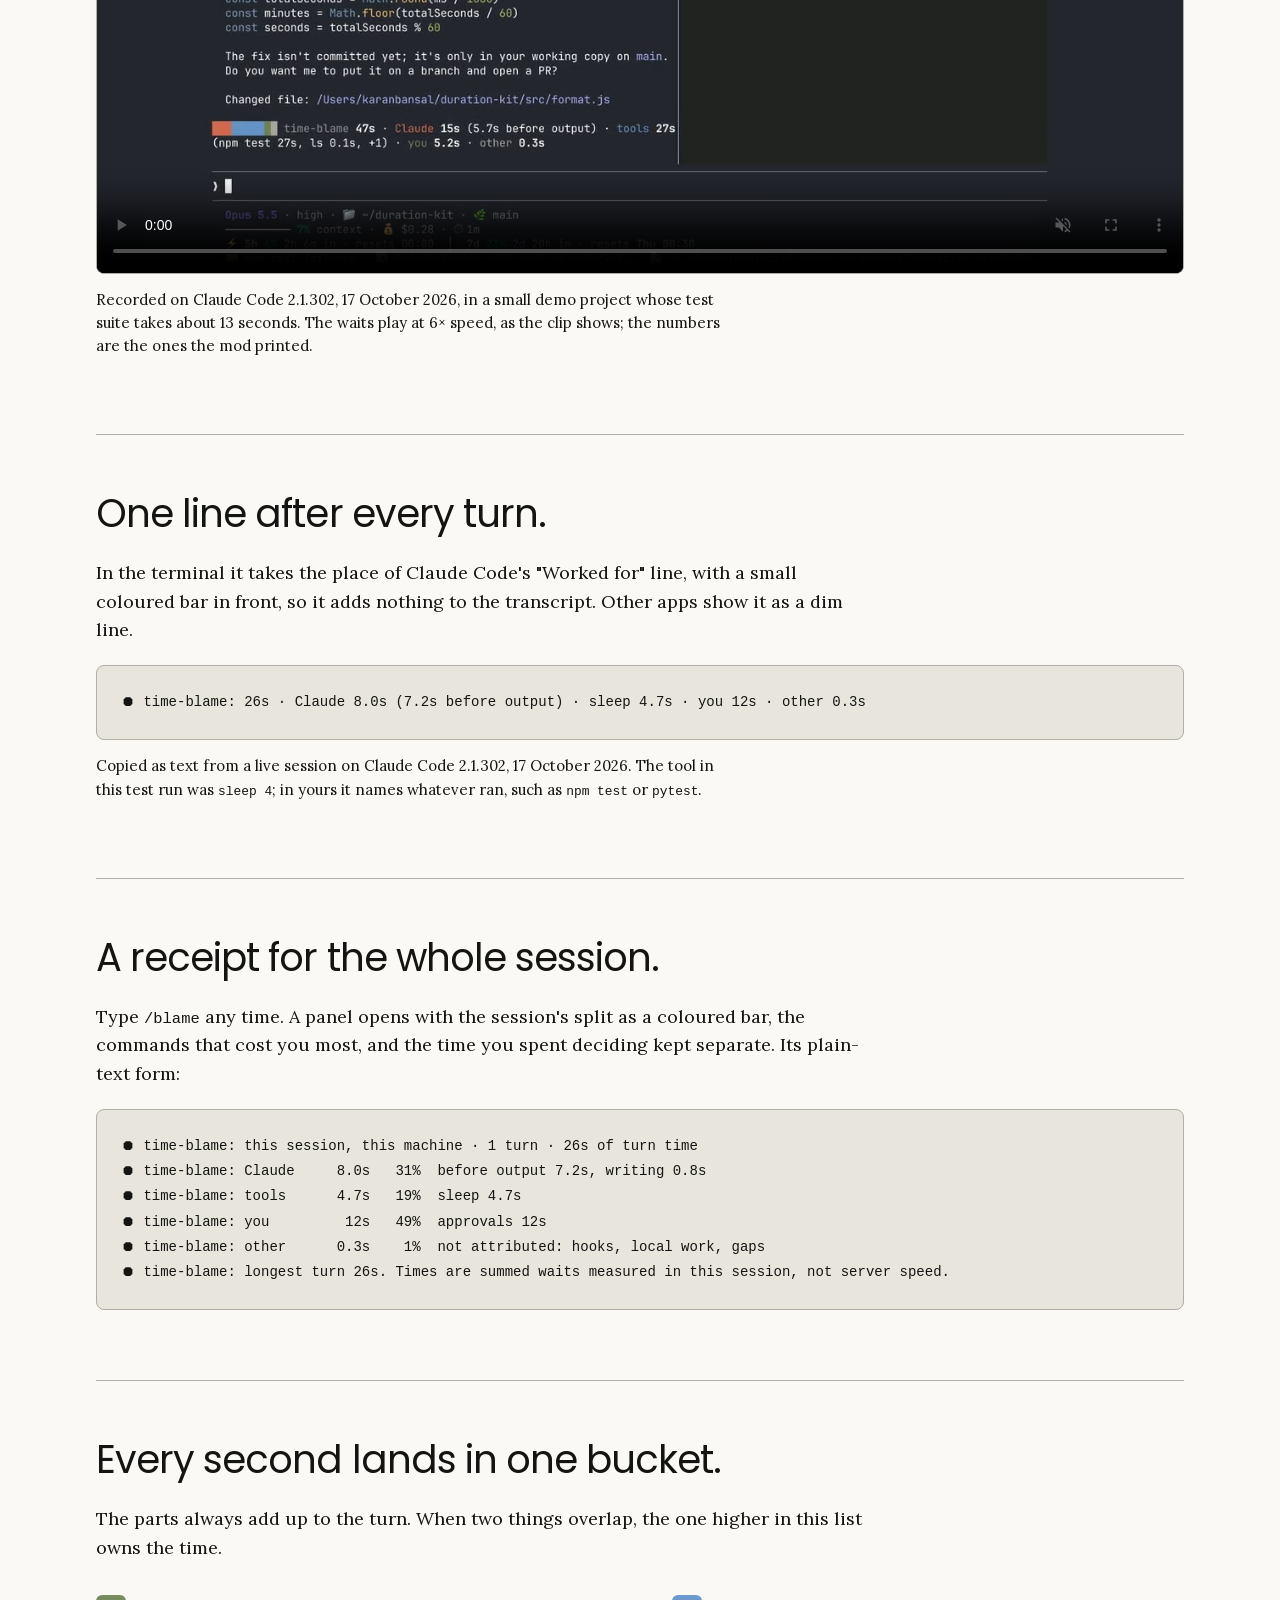
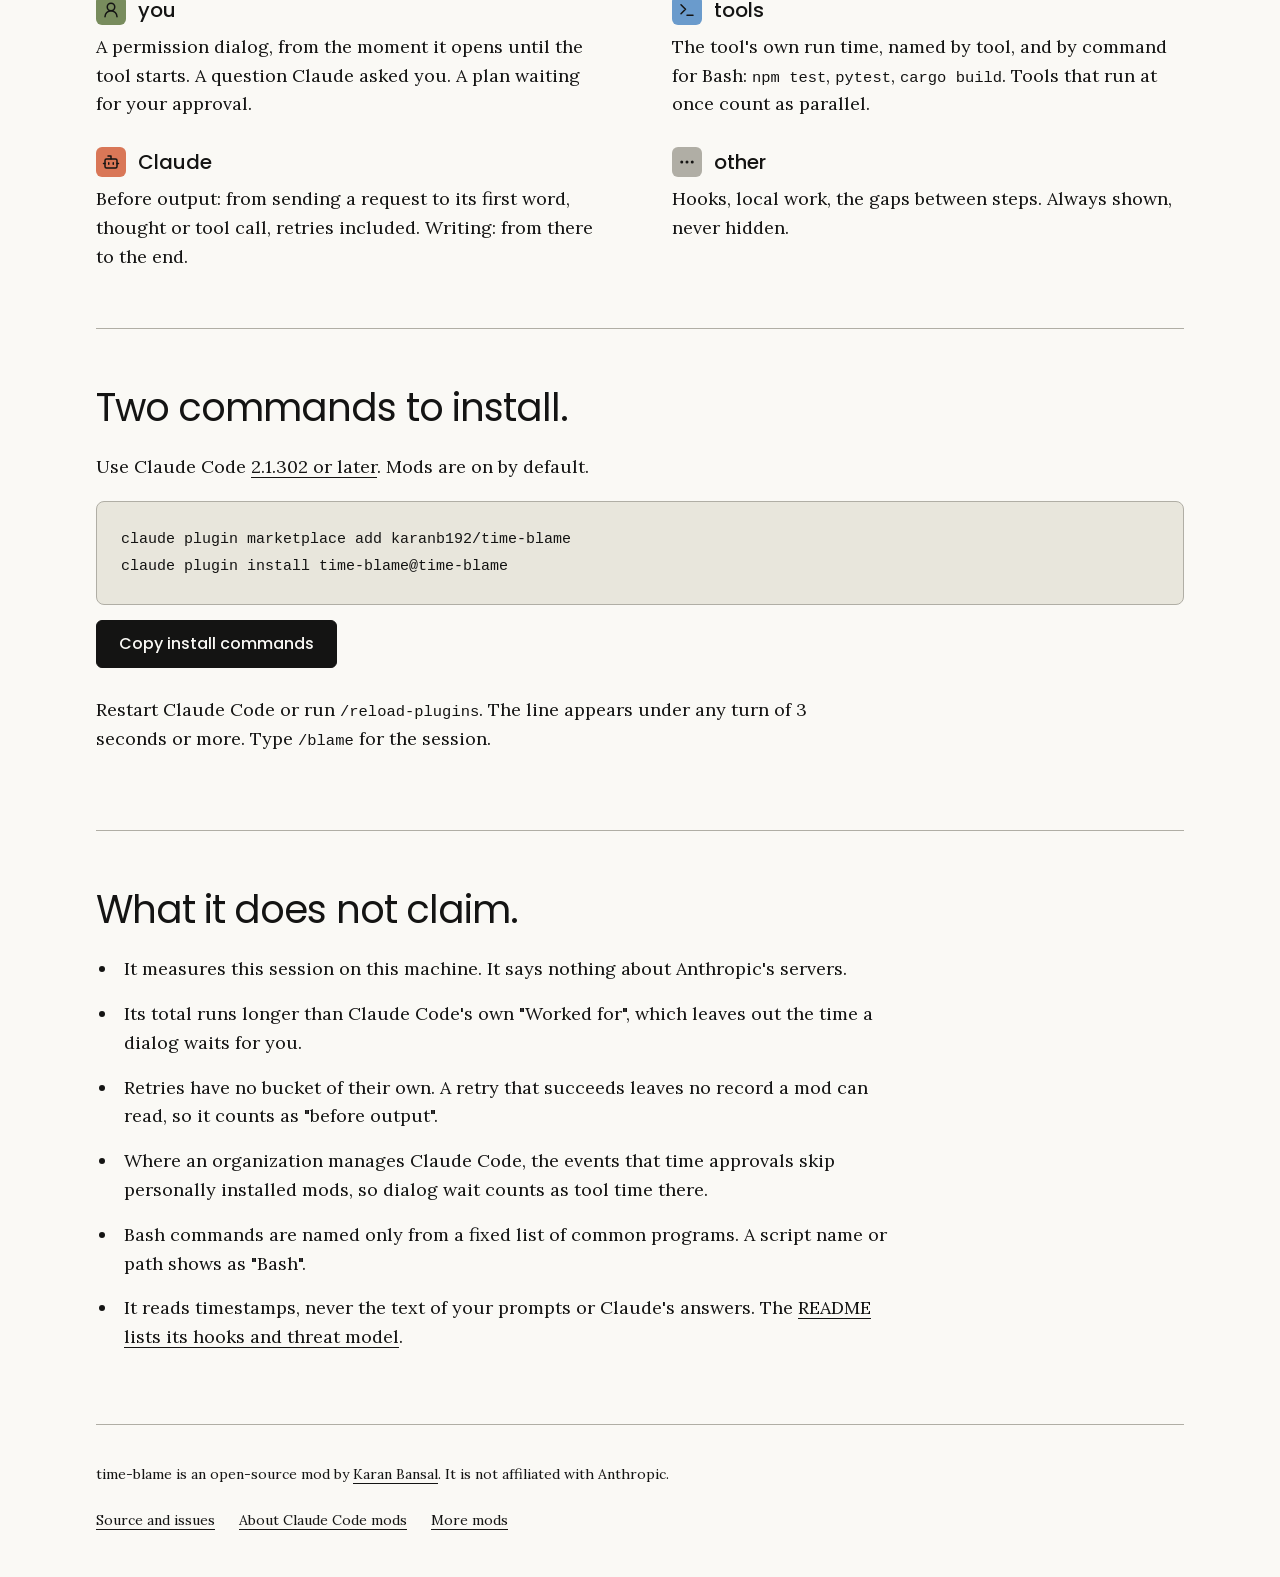
==== commit 466ffd3f: "Show the demo: GIF at the top of the README, video on the landing page A real recording on Claude Co" ====
--- a/site/index.html
+++ b/site/index.html
@@ -31,7 +31,7 @@
   <div class="page">
     <nav aria-label="Main navigation">
       <a class="wordmark" href="./" aria-label="time-blame home"><img src="favicon.svg" width="36" height="36" alt="">time-blame</a>
-      <div class="nav-links"><a href="#install">Install</a><a href="#buckets">How it splits</a><a class="github-link" href="https://github.com/karanb192/time-blame"><svg aria-hidden="true" focusable="false" xmlns="http://www.w3.org/2000/svg" width="16" height="16" viewBox="0 0 24 24"><path fill="currentColor" d="M12 .297c-6.63 0-12 5.373-12 12c0 5.303 3.438 9.8 8.205 11.385c.6.113.82-.258.82-.577c0-.285-.01-1.04-.015-2.04c-3.338.724-4.042-1.61-4.042-1.61C4.422 18.07 3.633 17.7 3.633 17.7c-1.087-.744.084-.729.084-.729c1.205.084 1.838 1.236 1.838 1.236c1.07 1.835 2.809 1.305 3.495.998c.108-.776.417-1.305.76-1.605c-2.665-.3-5.466-1.332-5.466-5.93c0-1.31.465-2.38 1.235-3.22c-.135-.303-.54-1.523.105-3.176c0 0 1.005-.322 3.3 1.23c.96-.267 1.98-.399 3-.405c1.02.006 2.04.138 3 .405c2.28-1.552 3.285-1.23 3.285-1.23c.645 1.653.24 2.873.12 3.176c.765.84 1.23 1.91 1.23 3.22c0 4.61-2.805 5.625-5.475 5.92c.42.36.81 1.096.81 2.22c0 1.606-.015 2.896-.015 3.286c0 .315.21.69.825.57C20.565 22.092 24 17.592 24 12.297c0-6.627-5.373-12-12-12"/></svg>Star on GitHub</a></div>
+      <div class="nav-links"><a href="#watch">Demo</a><a href="#install">Install</a><a href="#buckets">How it splits</a><a class="github-link" href="https://github.com/karanb192/time-blame"><svg aria-hidden="true" focusable="false" xmlns="http://www.w3.org/2000/svg" width="16" height="16" viewBox="0 0 24 24"><path fill="currentColor" d="M12 .297c-6.63 0-12 5.373-12 12c0 5.303 3.438 9.8 8.205 11.385c.6.113.82-.258.82-.577c0-.285-.01-1.04-.015-2.04c-3.338.724-4.042-1.61-4.042-1.61C4.422 18.07 3.633 17.7 3.633 17.7c-1.087-.744.084-.729.084-.729c1.205.084 1.838 1.236 1.838 1.236c1.07 1.835 2.809 1.305 3.495.998c.108-.776.417-1.305.76-1.605c-2.665-.3-5.466-1.332-5.466-5.93c0-1.31.465-2.38 1.235-3.22c-.135-.303-.54-1.523.105-3.176c0 0 1.005-.322 3.3 1.23c.96-.267 1.98-.399 3-.405c1.02.006 2.04.138 3 .405c2.28-1.552 3.285-1.23 3.285-1.23c.645 1.653.24 2.873.12 3.176c.765.84 1.23 1.91 1.23 3.22c0 4.61-2.805 5.625-5.475 5.92c.42.36.81 1.096.81 2.22c0 1.606-.015 2.896-.015 3.286c0 .315.21.69.825.57C20.565 22.092 24 17.592 24 12.297c0-6.627-5.373-12-12-12"/></svg>Star on GitHub</a></div>
     </nav>
     <main id="main">
       <header>
@@ -49,9 +49,18 @@
           <figcaption>A real turn from a pull request review, rebuilt from the session's own timestamps. Claude needed 32 seconds. Four commands full of test runs took most of the other three minutes. <button type="button" class="replay" hidden>Replay</button></figcaption>
         </figure>
         <p class="lead">time-blame is a mod for Claude Code. After every turn, one quiet line says where the time went.</p>
-        <div class="actions"><a class="button" href="#install">Install time-blame</a><a class="text-link" href="#line">See the line it prints</a></div>
+        <div class="actions"><a class="button" href="#install">Install time-blame</a><a class="text-link" href="#watch">Watch a real run</a></div>
         <p class="fine-print">Free and open source. Needs Claude Code 2.1.302 or later. Nothing leaves your machine, and Claude never reads the line.</p>
       </header>
+
+      <section aria-labelledby="watch">
+        <h2 id="watch">Watch a real run.</h2>
+        <p>Claude Code is asked to run the tests, fix the bug and run them again. When the turn ends, the line says where the 47 seconds went, and <code>/blame</code> opens the panel.</p>
+        <video class="demo" controls muted loop playsinline preload="metadata" poster="assets/time-blame-demo-poster.jpg" aria-label="Screen recording of a Claude Code session ending with the time-blame line: Claude 15s, npm test 27s, you 5.2s, then the /blame panel">
+          <source src="assets/time-blame-demo.mp4" type="video/mp4">
+        </video>
+        <p class="fine-print">Recorded on Claude Code 2.1.302, 17 October 2026, in a small demo project whose test suite takes about 13 seconds. The waits play at 6× speed, as the clip shows; the numbers are the ones the mod printed.</p>
+      </section>
 
       <section aria-labelledby="line">
         <h2 id="line">One line after every turn.</h2>
@@ -142,6 +151,12 @@
         requestAnimationFrame(tick);
       };
       const still = matchMedia('(prefers-reduced-motion: reduce)');
+      const demo = document.querySelector('video.demo');
+      if (demo && !still.matches) {
+        new IntersectionObserver(entries => {
+          for (const entry of entries) entry.isIntersecting ? demo.play().catch(() => {}) : demo.pause();
+        }, { threshold: 0.5 }).observe(demo);
+      }
       track.classList.add('live');
       button.hidden = false;
       button.addEventListener('click', play);
--- a/site/styles.css
+++ b/site/styles.css
@@ -111,6 +111,7 @@
 .turn figcaption { margin-top: 18px; font-size: 19px; color: var(--ink); max-width: 64ch; }
 .replay { min-height: 0; padding: 0; margin-left: 6px; border: 0; background: none; color: inherit; font: inherit; text-decoration: underline; text-underline-offset: 4px; text-decoration-thickness: 1px; }
 .replay:hover { background: none; color: inherit; text-decoration-color: var(--tools); text-decoration-thickness: 2px; }
+video.demo { display: block; width: 100%; height: auto; margin: 24px 0 14px; border: 1px solid var(--line); border-radius: 8px; background: #24272e; }
 pre.quote { white-space: pre; overflow-x: auto; overflow-wrap: normal; font-size: 14px; }
 pre.quote.line { white-space: pre-wrap; overflow-wrap: anywhere; }
 .split { margin-top: 28px; }
